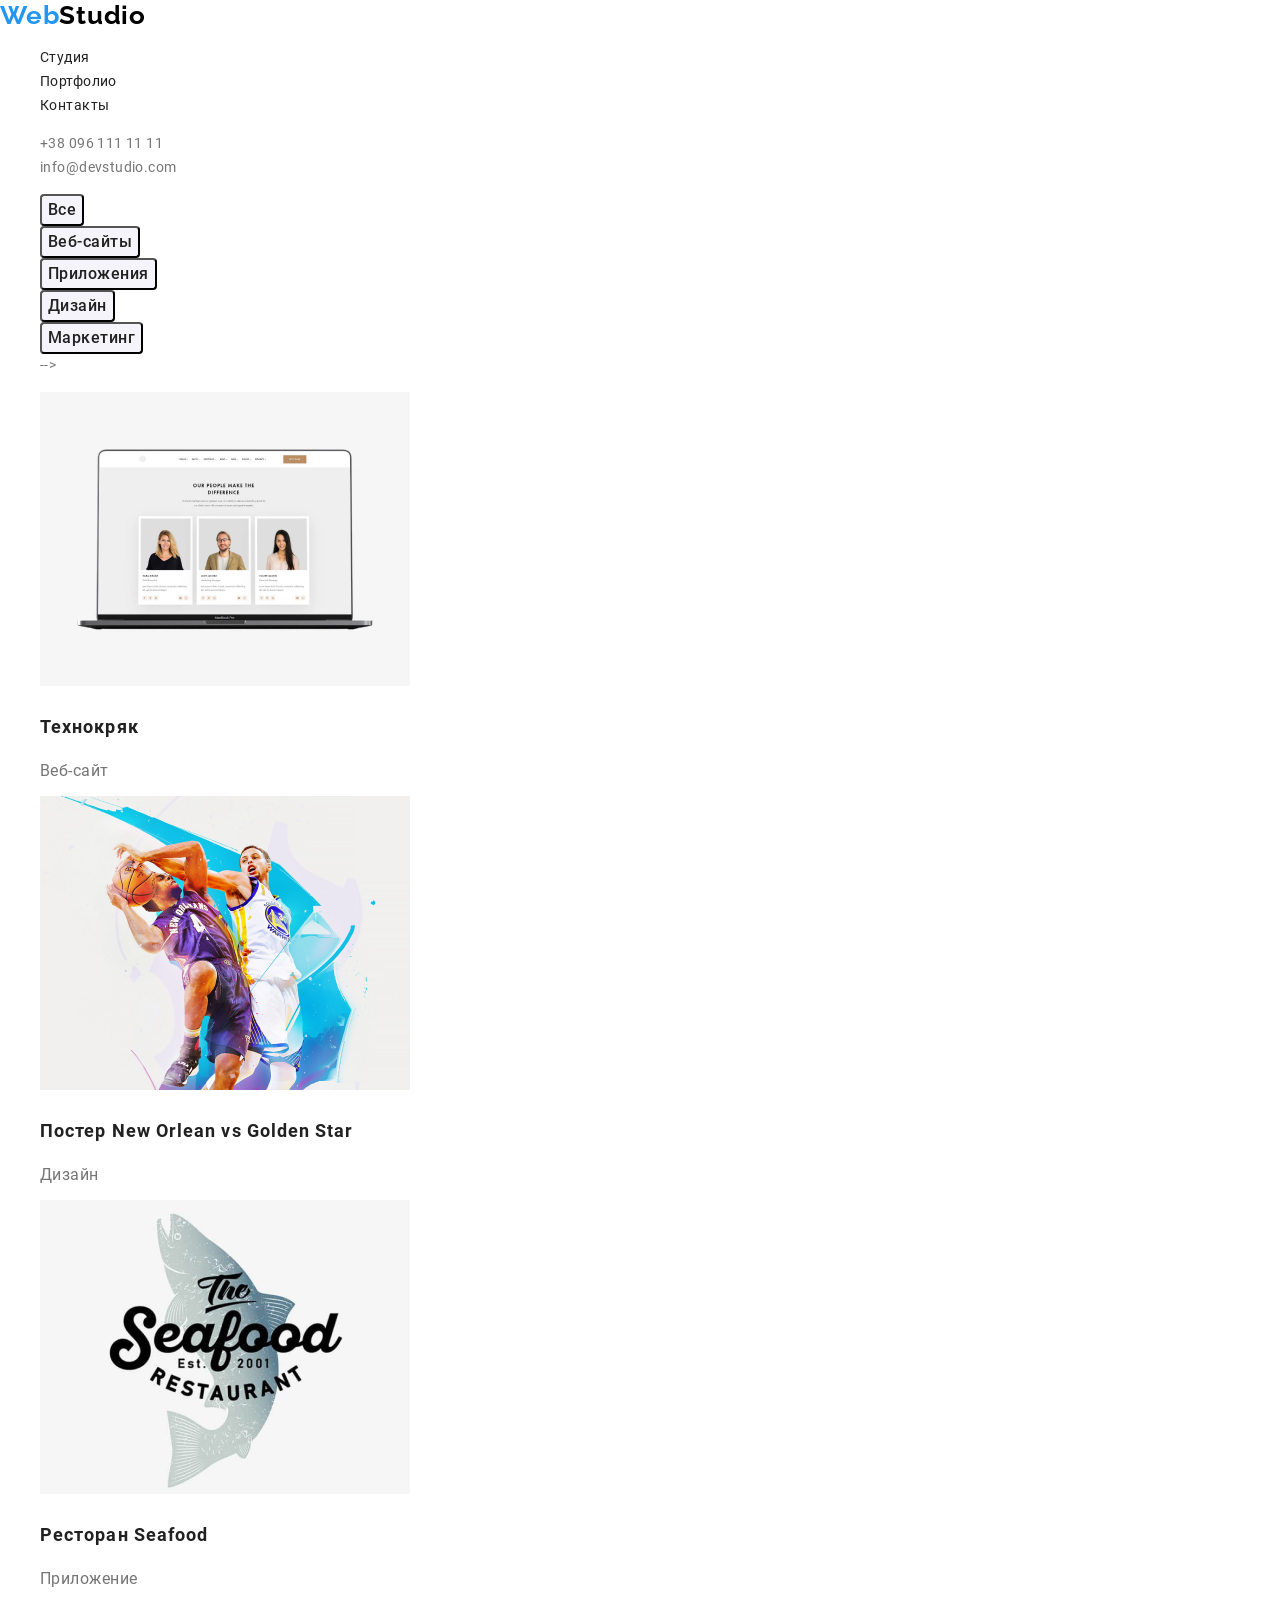
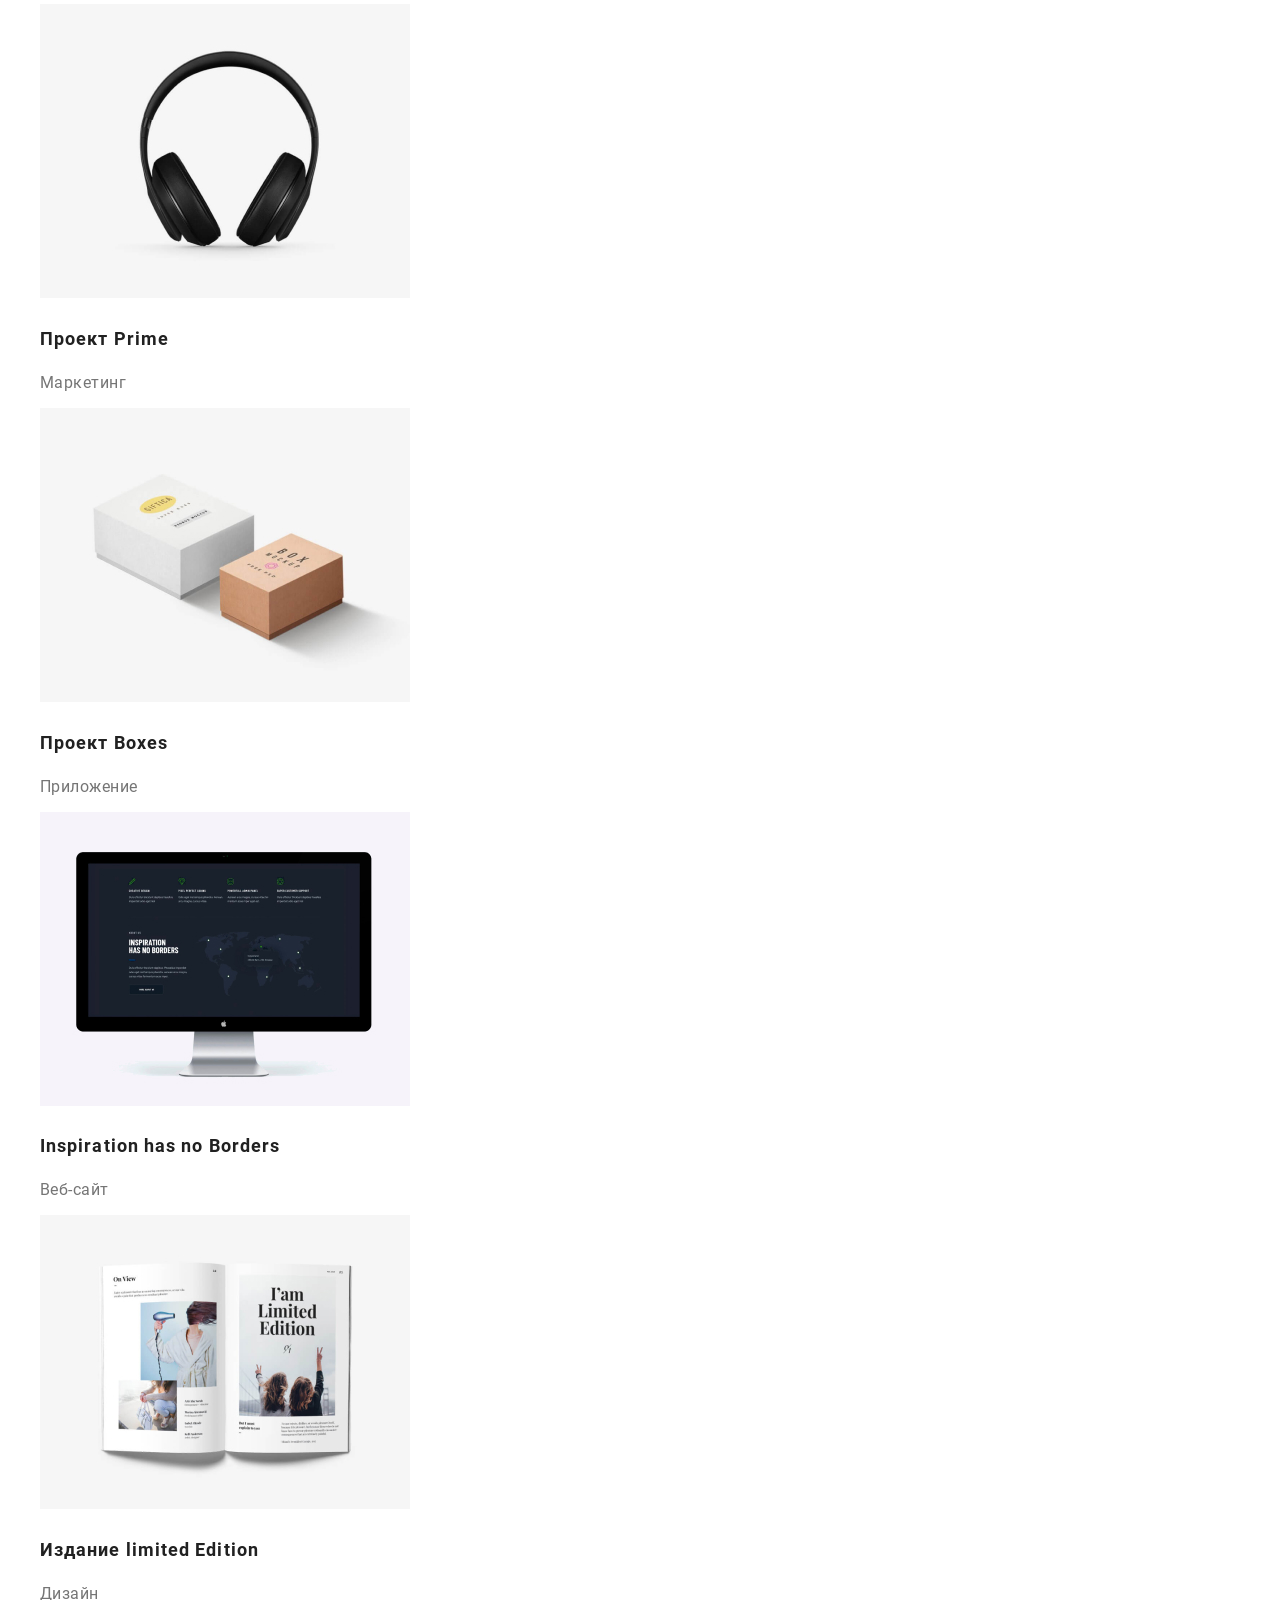
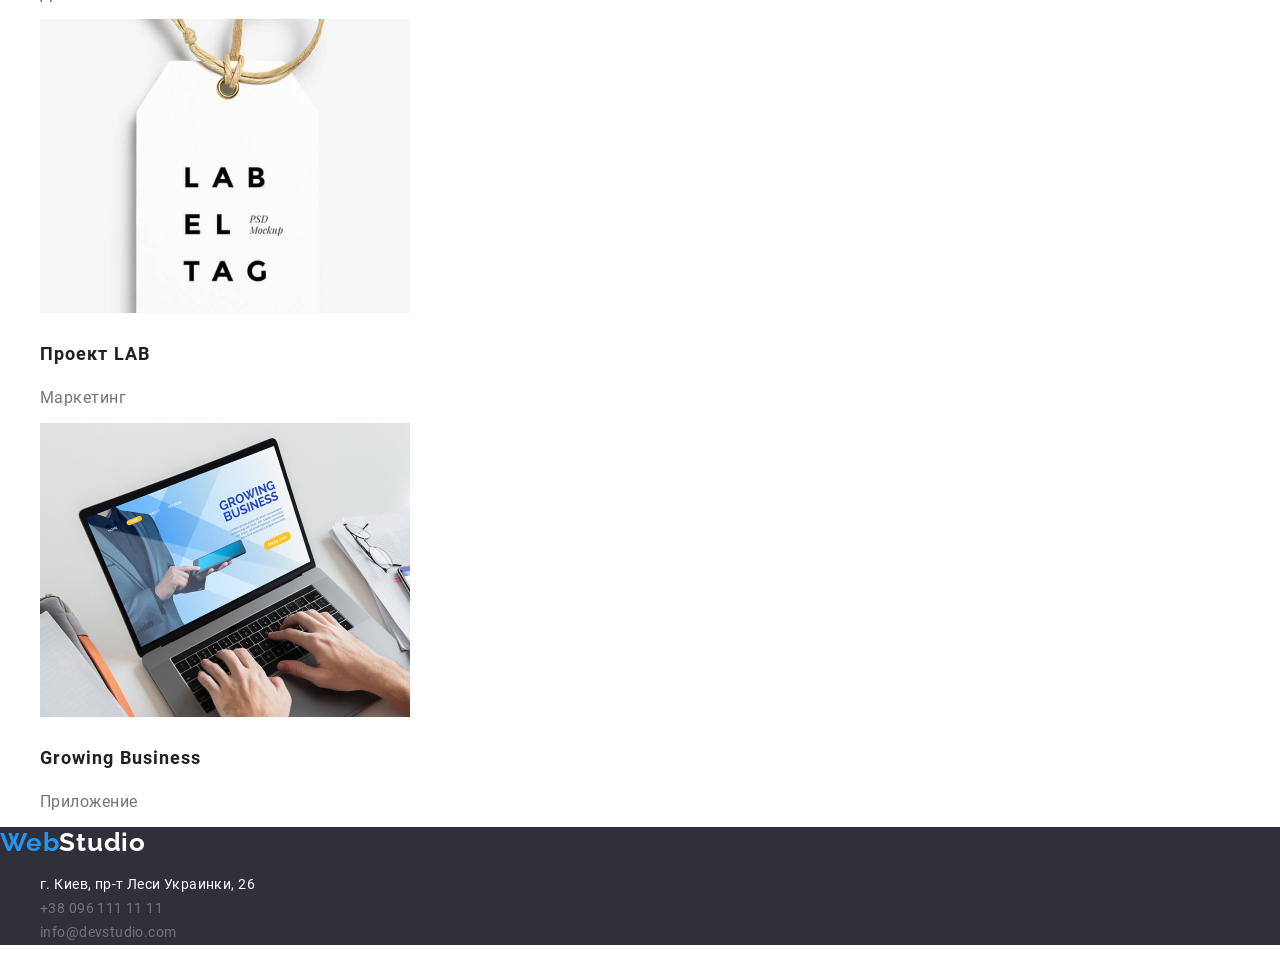
==== portfolio.html @ 6cedba2d "создан репозиторий скопированы файлы" ====
<!DOCTYPE html>
<html lang="ru">
<head>
    <meta charset="UTF-8">
    <meta name="viewport" content="width=device-width, initial-scale=1.0">
    <title>Портфолио</title>
    <link rel="stylesheet" href="./css/modern-normalize.css">
    <link href="https://fonts.googleapis.com/css2?family=Raleway:wght@700&display=swap" rel="stylesheet">
    <link rel="stylesheet" href="./css/styles.css">
</head>

<body>
<!-- шапка сайта -->

<header>
        <nav class="nav">
            <a href="./index.html" class="logo"> Web<span class="logo-studio">Studio</span></a>
        
            <ul class="list">
                <li><a href="./index.html" class="link">Студия</a></li>
                <li><a href="./portfolio.html" class="link">Портфолио</a></li>
                <li><a href="#contacts" class="link">Контакты</a></li>
            </ul>
        </nav>
        
        <ul class="list">
            <li><a href="tel:+380961111111" class="link">+38 096 111 11 11</a></li>
            <li><a href="mailto:info@devstudio.com" class="link">info@devstudio.com</a></li>
        </ul>
</header>

<main>
    <div class="filtr">
        <ul class="list">           
            <li><button class="btn-filtr" type="button">Все</button></li>
            <li><button class="btn-filtr" type="button">Веб-сайты</button></li>
            <li><button class="btn-filtr" type="button">Приложения</button></li>
            <li><button class="btn-filtr" type="button">Дизайн</button></li>
            <li><button class="btn-filtr" type="button">Маркетинг</button></li>-->
        </ul>
    </div>

    <section>
        <h1 hidden>Проекты</h1>
        <ul class="list">
            <li>
                <a href="" class="link">
                    <img src="./images/portfolio/tehnokrak.jpg" alt="Технокряк">
                    <h2 class="projects">Технокряк</h2>
                    <p class="team-position">Веб-сайт</p>
                </a>
                
            </li>
            <li>
                <a href="" class="link">
                    <img src="./images/portfolio/poster.jpg" alt="Постер">
                    <h2 class="projects">Постер New Orlean vs Golden Star</h2>
                    <p class="team-position">Дизайн</p>
                </a>
                
            </li>
            <li>
                <a href="" class="link">
                    <img src="./images/portfolio/restoran.jpg" alt="Ресторан">
                    <h2 class="projects">Ресторан Seafood</h2>
                    <p class="team-position">Приложение</p>
                </a>
               
            </li>
            <li>
                <a href="" class="link">
                    <img src="./images/portfolio/prime.jpg" alt="Проект Прайм">
                    <h2 class="projects">Проект Prime</h2>
                    <p class="team-position">Маркетинг</p>
                </a>
                
            </li>
            <li>
                <a href="" class="link">
                    <img src="./images/portfolio/boxes.jpg" alt="проект боксес">
                    <h2 class="projects">Проект Boxes</h2>
                    <p class="team-position">Приложение</p>
                </a>
                
            </li>
            <li>
                <a href="" class="link">
                    <img src="./images/portfolio/inspiration.jpg" alt="Инсперейшн">
                    <h2 class="projects">Inspiration has no Borders</h2>
                    <p class="team-position">Веб-сайт</p>
                </a>
                
            </li>
            <li>
                <a href="" class="link">
                    <img src="./images/portfolio/izdanie.jpg" alt="Издание">
                    <h2 class="projects">Издание limited Edition</h2>
                    <p class="team-position">Дизайн</p>
                </a>
               
            </li>
            <li>
                <a href="" class="link">
                    <img src="./images/portfolio/lab.jpg" alt="Проект Лаб">
                    <h2 class="projects">Проект LAB</h2>
                    <p class="team-position">Маркетинг</p>
                </a>
                
            </li>
            <li>
                <a href="" class="link">
                    <img src="./images/portfolio/business.jpg" alt="Растущий бизнес">
                    <h2 class="projects">Growing Business</h2>
                    <p class="team-position">Приложение</p>
                </a>
                
            </li>
        </ul>


    </section>
</main>

<!--подвал страницы-->
<footer class="dark-bg">
    <a href="./index.html" class="logo"> Web<span class="logofooter-studio">Studio</span></a>

    <address class="addres-style" id="contacts">
        <ul class="list">
            <li><a href="https://goo.gl/maps/w4ZzttCR3XMQxua66" class="link addres" target="_blank" rel="noopener noreferer">г. Киев, пр-т
                    Леси Украинки, 26</a></li>
            <li><a href="tel:+380961111111" class="link">+38 096 111 11 11</a></li>
            <li><a href="mailto:info@devstudio.com" class="link">info@devstudio.com</a></li>
        </ul>

    </address>
</footer>
</body>
</html>
---- css/styles.css ----
/* roboto-regular - latin_cyrillic */
@font-face {
  font-family: "Roboto";
  font-style: normal;
  font-weight: 400;
  src: url("../fonts/roboto/roboto-v20-latin_cyrillic-regular.eot"); /* IE9 Compat Modes */
  src: local("Roboto"), local("Roboto-Regular"),
    url("../fonts/roboto/roboto-v20-latin_cyrillic-regular.eot?#iefix")
      format("embedded-opentype"),
    /* IE6-IE8 */ url("../fonts/roboto/roboto-v20-latin_cyrillic-regular.woff2")
      format("woff2"),
    /* Super Modern Browsers */
      url("../fonts/roboto/roboto-v20-latin_cyrillic-regular.woff")
      format("woff"),
    /* Modern Browsers */
      url("../fonts/roboto/roboto-v20-latin_cyrillic-regular.ttf")
      format("truetype"),
    /* Safari, Android, iOS */
      url("../fonts/roboto/roboto-v20-latin_cyrillic-regular.svg#Roboto")
      format("svg"); /* Legacy iOS */
}
/* roboto-500 - latin_cyrillic */
@font-face {
  font-family: "Roboto";
  font-style: normal;
  font-weight: 500;
  src: url("../fonts/roboto/roboto-v20-latin_cyrillic-500.eot");
  src: local("Roboto Medium"), local("Roboto-Medium"),
    url("../fonts/roboto/roboto-v20-latin_cyrillic-500.eot?#iefix")
      format("embedded-opentype"),
    url("../fonts/roboto/roboto-v20-latin_cyrillic-500.woff2") format("woff2"),
    url("../fonts/roboto/roboto-v20-latin_cyrillic-500.woff") format("woff"),
    url("../fonts/roboto/roboto-v20-latin_cyrillic-500.ttf") format("truetype"),
    url("../fonts/roboto/roboto-v20-latin_cyrillic-500.svg#Roboto")
      format("svg");
}
/* roboto-700 - latin_cyrillic */
@font-face {
  font-family: "Roboto";
  font-style: normal;
  font-weight: 700;
  src: url("../fonts/roboto/roboto-v20-latin_cyrillic-700.eot"); /* IE9 Compat Modes */
  src: local("Roboto Bold"), local("Roboto-Bold"),
    url("../fonts/roboto/roboto-v20-latin_cyrillic-700.eot?#iefix")
      format("embedded-opentype"),
    /* IE6-IE8 */ url("../fonts/roboto/roboto-v20-latin_cyrillic-700.woff2")
      format("woff2"),
    /* Super Modern Browsers */
      url("../fonts/roboto/roboto-v20-latin_cyrillic-700.woff") format("woff"),
    /* Modern Browsers */
      url("../fonts/roboto/roboto-v20-latin_cyrillic-700.ttf")
      format("truetype"),
    /* Safari, Android, iOS */
      url("../fonts/roboto/roboto-v20-latin_cyrillic-700.svg#Roboto")
      format("svg"); /* Legacy iOS */
}
/* roboto-900 - latin_cyrillic */
@font-face {
  font-family: "Roboto";
  font-style: normal;
  font-weight: 900;
  src: url("../fonts/roboto/roboto-v20-latin_cyrillic-900.eot"); /* IE9 Compat Modes */
  src: local("Roboto Black"), local("Roboto-Black"),
    url("../fonts/roboto/roboto-v20-latin_cyrillic-900.eot?#iefix")
      format("embedded-opentype"),
    /* IE6-IE8 */ url("../fonts/roboto/roboto-v20-latin_cyrillic-900.woff2")
      format("woff2"),
    /* Super Modern Browsers */
      url("../fonts/roboto/roboto-v20-latin_cyrillic-900.woff") format("woff"),
    /* Modern Browsers */
      url("../fonts/roboto/roboto-v20-latin_cyrillic-900.ttf")
      format("truetype"),
    /* Safari, Android, iOS */
      url("../fonts/roboto/roboto-v20-latin_cyrillic-900.svg#Roboto")
      format("svg"); /* Legacy iOS */
}

:root {
  --main-text-cl: #757575;
  --accent-cl: #2196f3;
  --title-cl: #212121;
  --section-cl: #f5f4fa;
  --white-cl: #ffffff;
  --hero-cl: #2f303a;
  --footer-cl: #000000;
}

body {
  font-family: "Roboto", sans-serif;
  font-size: 14px;
  line-height: 1.714;
  letter-spacing: 0.03em;
  color: var(--main-text-cl);
}

.logo {
  font-family: Raleway;
  font-style: normal;
  font-weight: 700;
  font-size: 26px;
  line-height: 1.192;
  letter-spacing: 0.03em;
  color: var(--accent-cl);
  text-decoration: none;
}

.logo-studio {
  color: black;
}

.logofooter-studio {
  color: white;
}

.link {
  color: inherit;
  text-decoration: none;
}
.link:hover,
.link:focus {
  color: var(--accent-cl);
}

.section-title {
  font-family: inherit;
  font-weight: 700;
  font-size: 36px;
  line-height: 1.167;
  text-align: center;
  color: var(--title-cl);
}
.details-title {
  font-weight: 700;
  font-size: 14px;
  line-height: 1.1429;
  letter-spacing: 0.03em;
  text-transform: uppercase;
  color: var(--title-cl);
}

.page-title {
  font-family: inherit;
  font-weight: 900;
  font-size: 44px;
  line-height: 1.36;
  letter-spacing: 0.06em;
  text-transform: uppercase;
  color: var(--white-cl);
}

.btn {
  font-family: inherit;
  font-weight: 400;
  font-size: 16px;
  line-height: 1.875;
  letter-spacing: 0.06em;
  border-radius: 4px;
  box-shadow: 0px 4px 4px rgba(0, 0, 0, 0.15);
  color: var(--white-cl);
  background-color: var(--accent-cl);
}

.btn:hover,
.btn:focus {
  color: var(--accent-cl);
  background-color: var(--white-cl);
}

.btn-filtr {
  font-family: inherit;
  font-weight: 500;
  font-size: 16px;
  line-height: 1.625;
  letter-spacing: 0.03em;
  border-radius: 4px;
  color: var(--title-cl);
  background-color: var(--section-cl);
}

.btn-filtr:hover,
.btn-filtr:focus {
  color: var(--white-cl);
  background-color: var(--accent-cl);
}
.nav {
  color: var(--title-cl);
}
.manu-link {
  font-weight: 500;
  font-size: 14px;
  line-height: 1.143;
  letter-spacing: 0.02em;
  color: var(--title-cl);
}

.team {
  background-color: var(--section-cl);
}
.item-title {
  font-weight: 500;
  font-size: 16px;
  line-height: 1.1875;
  letter-spacing: 0.03em;
  color: var(--title-cl);
}

.team-position {
  font-weight: 400;
  font-size: 16px;
  line-height: 1.1875;
  letter-spacing: 0.03em;
  color: var(--main-text-cl);
}
.team-item {
  text-align: center;
}

.addres {
  color: var(--white-cl);
}
.addres-style {
  font-style: normal;
}
.dark-bg {
  background-color: var(--hero-cl);
}

.list {
  list-style: none;
}

.projects {
  font-weight: 700;
  font-size: 18px;
  line-height: 2;
  letter-spacing: 0.06em;
  color: var(--title-cl);
}
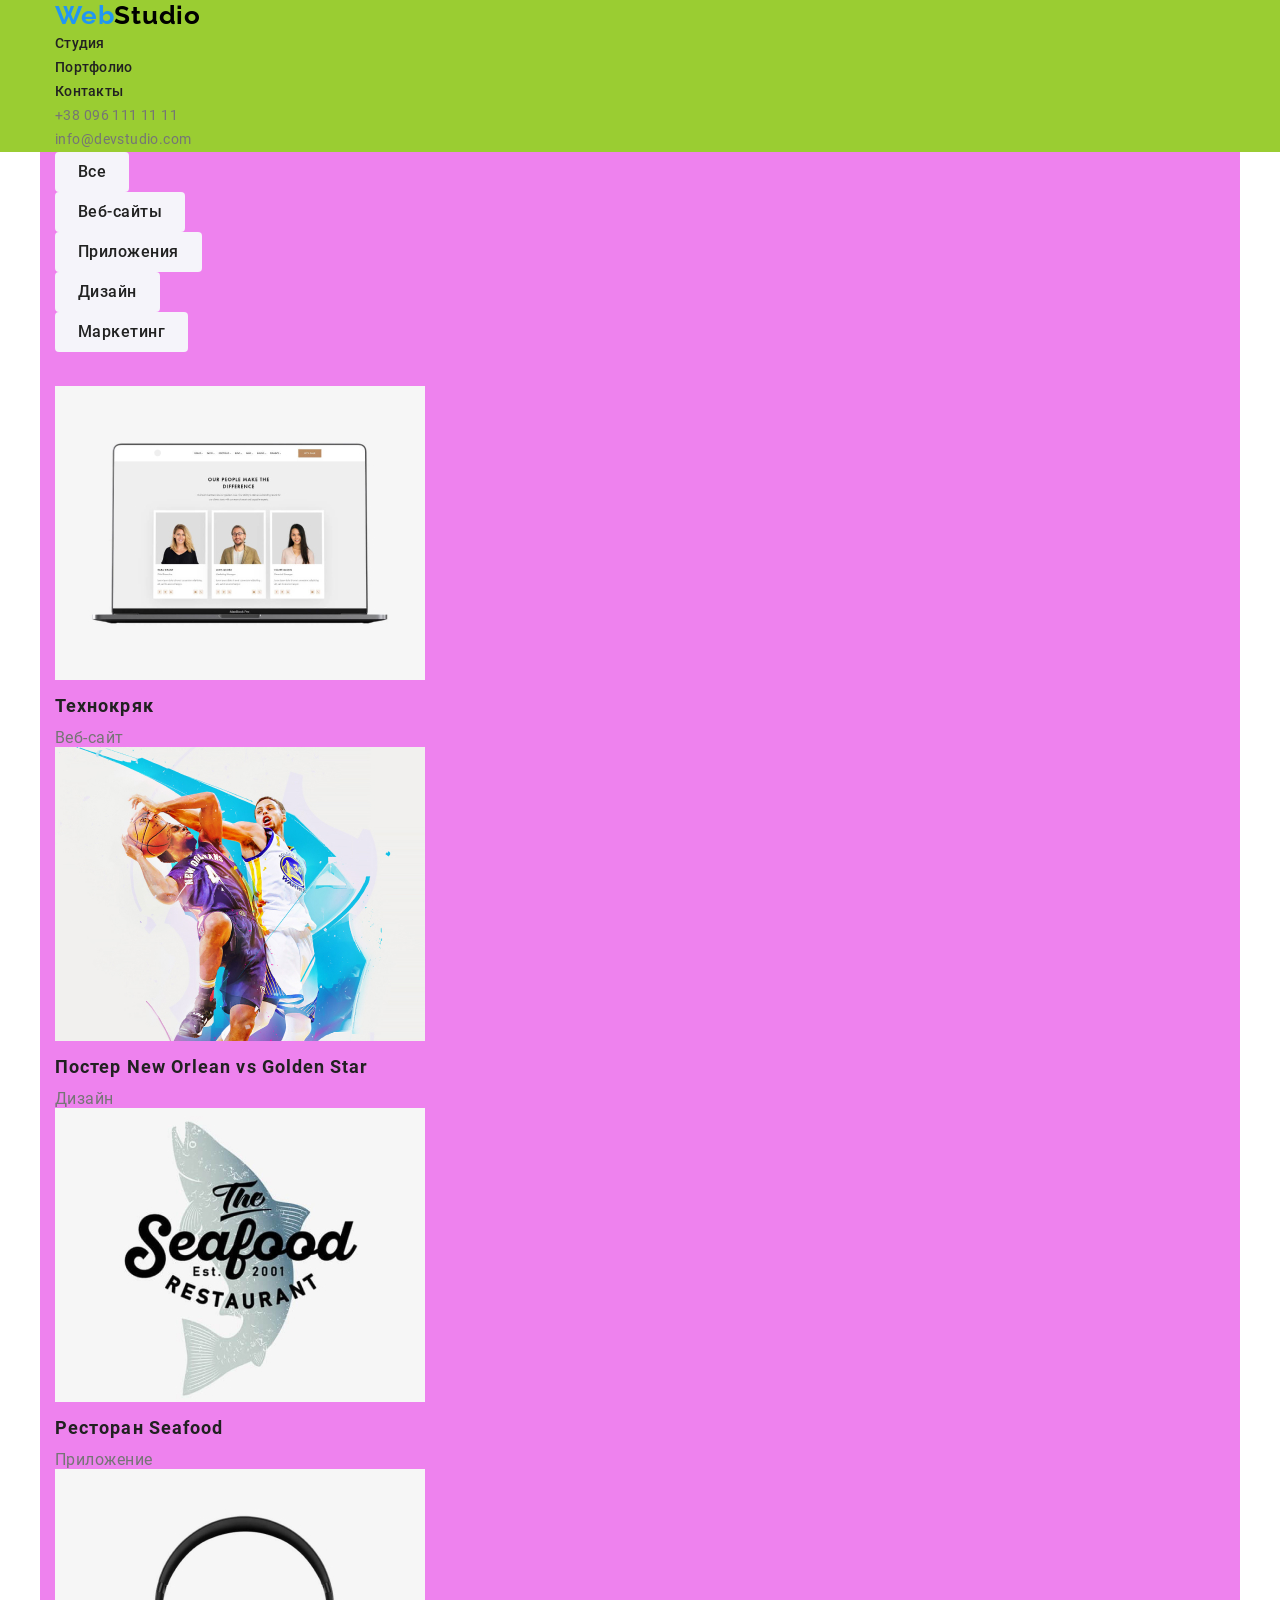
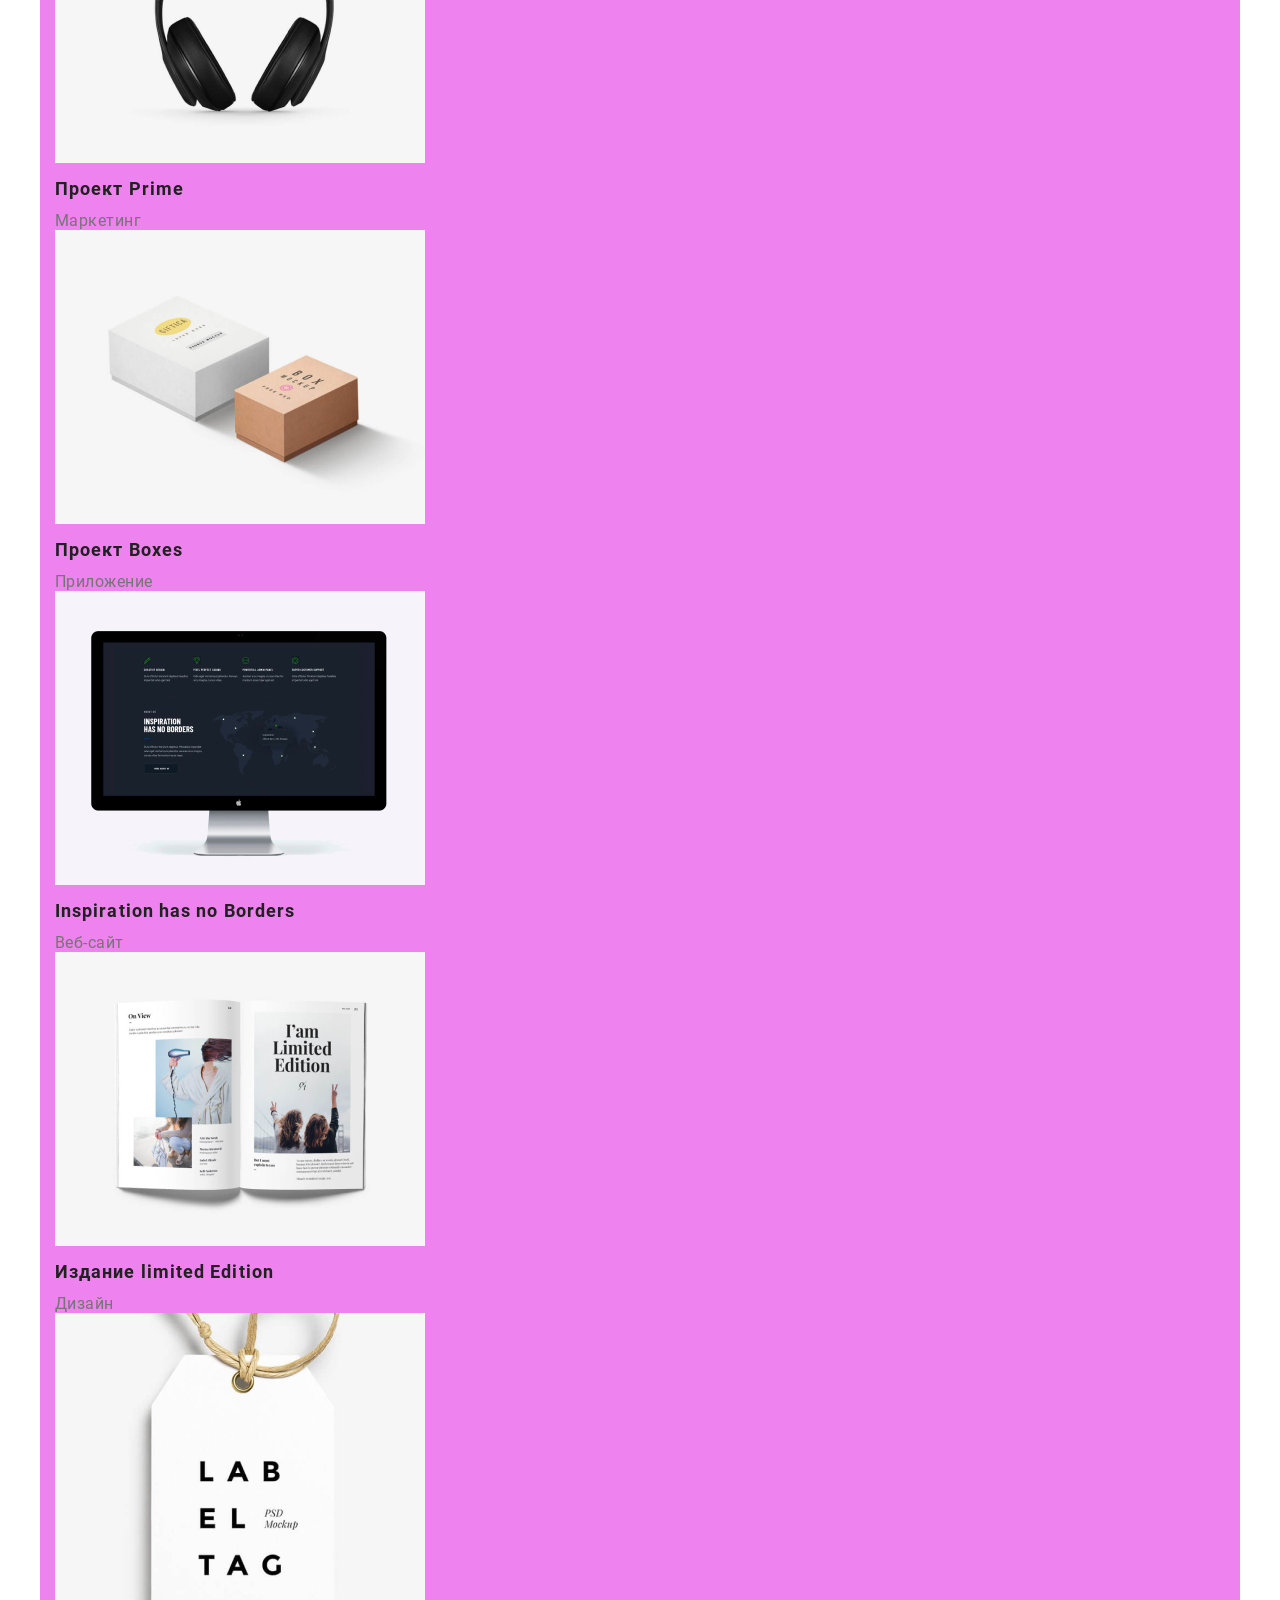
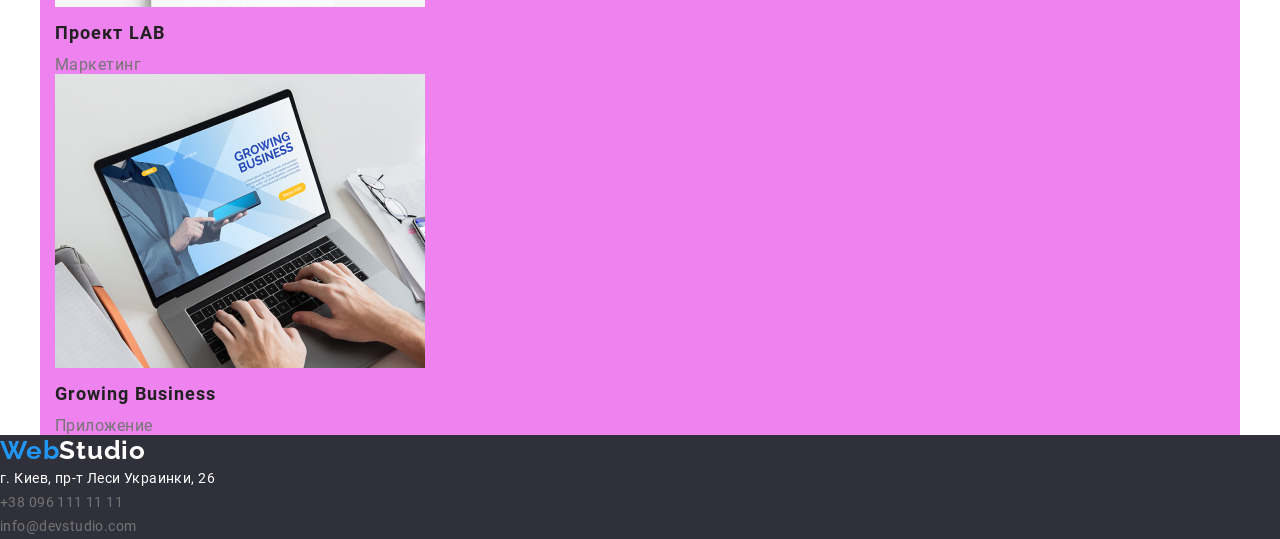
==== commit e744182c: "сделаны кнопки, размечены секции сделаны кнопки, размечены секции" ====
--- a/portfolio.html
+++ b/portfolio.html
@@ -4,39 +4,42 @@
     <meta charset="UTF-8">
     <meta name="viewport" content="width=device-width, initial-scale=1.0">
     <title>Портфолио</title>
-    <link rel="stylesheet" href="./css/modern-normalize.css">
     <link href="https://fonts.googleapis.com/css2?family=Raleway:wght@700&display=swap" rel="stylesheet">
+    <link rel="stylesheet" href="https://cdnjs.cloudflare.com/ajax/libs/modern-normalize/1.0.0/modern-normalize.min.css" />
     <link rel="stylesheet" href="./css/styles.css">
 </head>
 
 <body>
 <!-- шапка сайта -->
 
-<header>
-        <nav class="nav">
+<header class="page-header">
+    <div class="container">
+        <nav>
             <a href="./index.html" class="logo"> Web<span class="logo-studio">Studio</span></a>
         
             <ul class="list">
-                <li><a href="./index.html" class="link">Студия</a></li>
-                <li><a href="./portfolio.html" class="link">Портфолио</a></li>
-                <li><a href="#contacts" class="link">Контакты</a></li>
+                <li><a href="./index.html" class="link menu-link">Студия</a></li>
+                <li><a href="./portfolio.html" class="link menu-link">Портфолио</a></li>
+                <li><a href="#contacts" class="link menu-link">Контакты</a></li>
             </ul>
         </nav>
         
         <ul class="list">
             <li><a href="tel:+380961111111" class="link">+38 096 111 11 11</a></li>
             <li><a href="mailto:info@devstudio.com" class="link">info@devstudio.com</a></li>
-        </ul>
+        </ul>        
+    </div>
+        
 </header>
 
-<main>
+<main class="container-progect">
     <div class="filtr">
         <ul class="list">           
             <li><button class="btn-filtr" type="button">Все</button></li>
             <li><button class="btn-filtr" type="button">Веб-сайты</button></li>
             <li><button class="btn-filtr" type="button">Приложения</button></li>
             <li><button class="btn-filtr" type="button">Дизайн</button></li>
-            <li><button class="btn-filtr" type="button">Маркетинг</button></li>-->
+            <li><button class="btn-filtr" type="button">Маркетинг</button></li>
         </ul>
     </div>
 
--- a/css/styles.css
+++ b/css/styles.css
@@ -75,6 +75,58 @@
       format("svg"); /* Legacy iOS */
 }
 
+html {
+  box-sizing: border-box;
+}
+*,
+*::before,
+*::after {
+  box-sizing: inherit;
+}
+
+img {
+  display: inline-block;
+  max-width: 100%;
+  height: auto;
+}
+
+h1,
+h2,
+h3,
+p {
+  margin-top: 0;
+}
+
+.container {
+  width: 1200px;
+  padding-left: 15px;
+  padding-right: 15px;
+  margin-left: auto;
+  margin-right: auto;
+}
+
+.page-header {
+  background-color: yellowgreen;
+}
+.special {
+  padding-top: 47px;
+  padding-bottom: 94px;
+  background-color: violet;
+}
+
+.exerciser {
+  padding-bottom: 94px;
+  background-color: yellow;
+}
+.container-progect {
+  width: 1200px;
+  padding-left: 15px;
+  padding-right: 15px;
+  background-color: violet;
+  margin-left: auto;
+  margin-right: auto;
+}
+
 :root {
   --main-text-cl: #757575;
   --accent-cl: #2196f3;
@@ -91,6 +143,7 @@
   line-height: 1.714;
   letter-spacing: 0.03em;
   color: var(--main-text-cl);
+  margin: 0;
 }
 
 .logo {
@@ -121,24 +174,11 @@
   color: var(--accent-cl);
 }
 
-.section-title {
-  font-family: inherit;
-  font-weight: 700;
-  font-size: 36px;
-  line-height: 1.167;
-  text-align: center;
-  color: var(--title-cl);
-}
-.details-title {
-  font-weight: 700;
-  font-size: 14px;
-  line-height: 1.1429;
-  letter-spacing: 0.03em;
-  text-transform: uppercase;
-  color: var(--title-cl);
-}
-
-.page-title {
+.hero {
+  text-align: center;
+}
+
+.hero-title {
   font-family: inherit;
   font-weight: 900;
   font-size: 44px;
@@ -146,6 +186,7 @@
   letter-spacing: 0.06em;
   text-transform: uppercase;
   color: var(--white-cl);
+  margin-bottom: 30px;
 }
 
 .btn {
@@ -154,10 +195,15 @@
   font-size: 16px;
   line-height: 1.875;
   letter-spacing: 0.06em;
+  text-align: center;
   border-radius: 4px;
   box-shadow: 0px 4px 4px rgba(0, 0, 0, 0.15);
   color: var(--white-cl);
   background-color: var(--accent-cl);
+  padding: 10px 32px;
+  display: inline-block;
+  min-width: 200px;
+  border: 1px solid transparent;
 }
 
 .btn:hover,
@@ -166,15 +212,46 @@
   background-color: var(--white-cl);
 }
 
+.section-title {
+  font-family: inherit;
+  font-weight: 700;
+  font-size: 36px;
+  line-height: 1.167;
+  text-align: center;
+  color: var(--title-cl);
+  margin-bottom: 50px;
+}
+
+.details-title {
+  font-weight: 700;
+  font-size: 14px;
+  line-height: 1.1429;
+  letter-spacing: 0.03em;
+  text-transform: uppercase;
+  color: var(--title-cl);
+  margin-bottom: 10px;
+}
+
+.features-p {
+  margin-bottom: 0;
+}
+.filtr {
+  margin-bottom: 34px;
+}
 .btn-filtr {
   font-family: inherit;
   font-weight: 500;
   font-size: 16px;
   line-height: 1.625;
   letter-spacing: 0.03em;
+  color: var(--title-cl);
+  background-color: var(--section-cl);
+  display: inline-block;
+  text-align: center;
   border-radius: 4px;
-  color: var(--title-cl);
-  background-color: var(--section-cl);
+  padding: 6px 22px;
+  min-width: 73px;
+  border: 1px solid transparent;
 }
 
 .btn-filtr:hover,
@@ -182,10 +259,8 @@
   color: var(--white-cl);
   background-color: var(--accent-cl);
 }
-.nav {
-  color: var(--title-cl);
-}
-.manu-link {
+
+.menu-link {
   font-weight: 500;
   font-size: 14px;
   line-height: 1.143;
@@ -194,6 +269,8 @@
 }
 
 .team {
+  padding-top: 94px;
+  padding-bottom: 94px;
   background-color: var(--section-cl);
 }
 .item-title {
@@ -202,6 +279,7 @@
   line-height: 1.1875;
   letter-spacing: 0.03em;
   color: var(--title-cl);
+  margin-bottom: 10px;
 }
 
 .team-position {
@@ -210,6 +288,7 @@
   line-height: 1.1875;
   letter-spacing: 0.03em;
   color: var(--main-text-cl);
+  margin-bottom: 0;
 }
 .team-item {
   text-align: center;
@@ -227,6 +306,8 @@
 
 .list {
   list-style: none;
+  padding: 0;
+  margin: 0;
 }
 
 .projects {
@@ -235,4 +316,5 @@
   line-height: 2;
   letter-spacing: 0.06em;
   color: var(--title-cl);
-}
+  margin-bottom: 4px;
+}
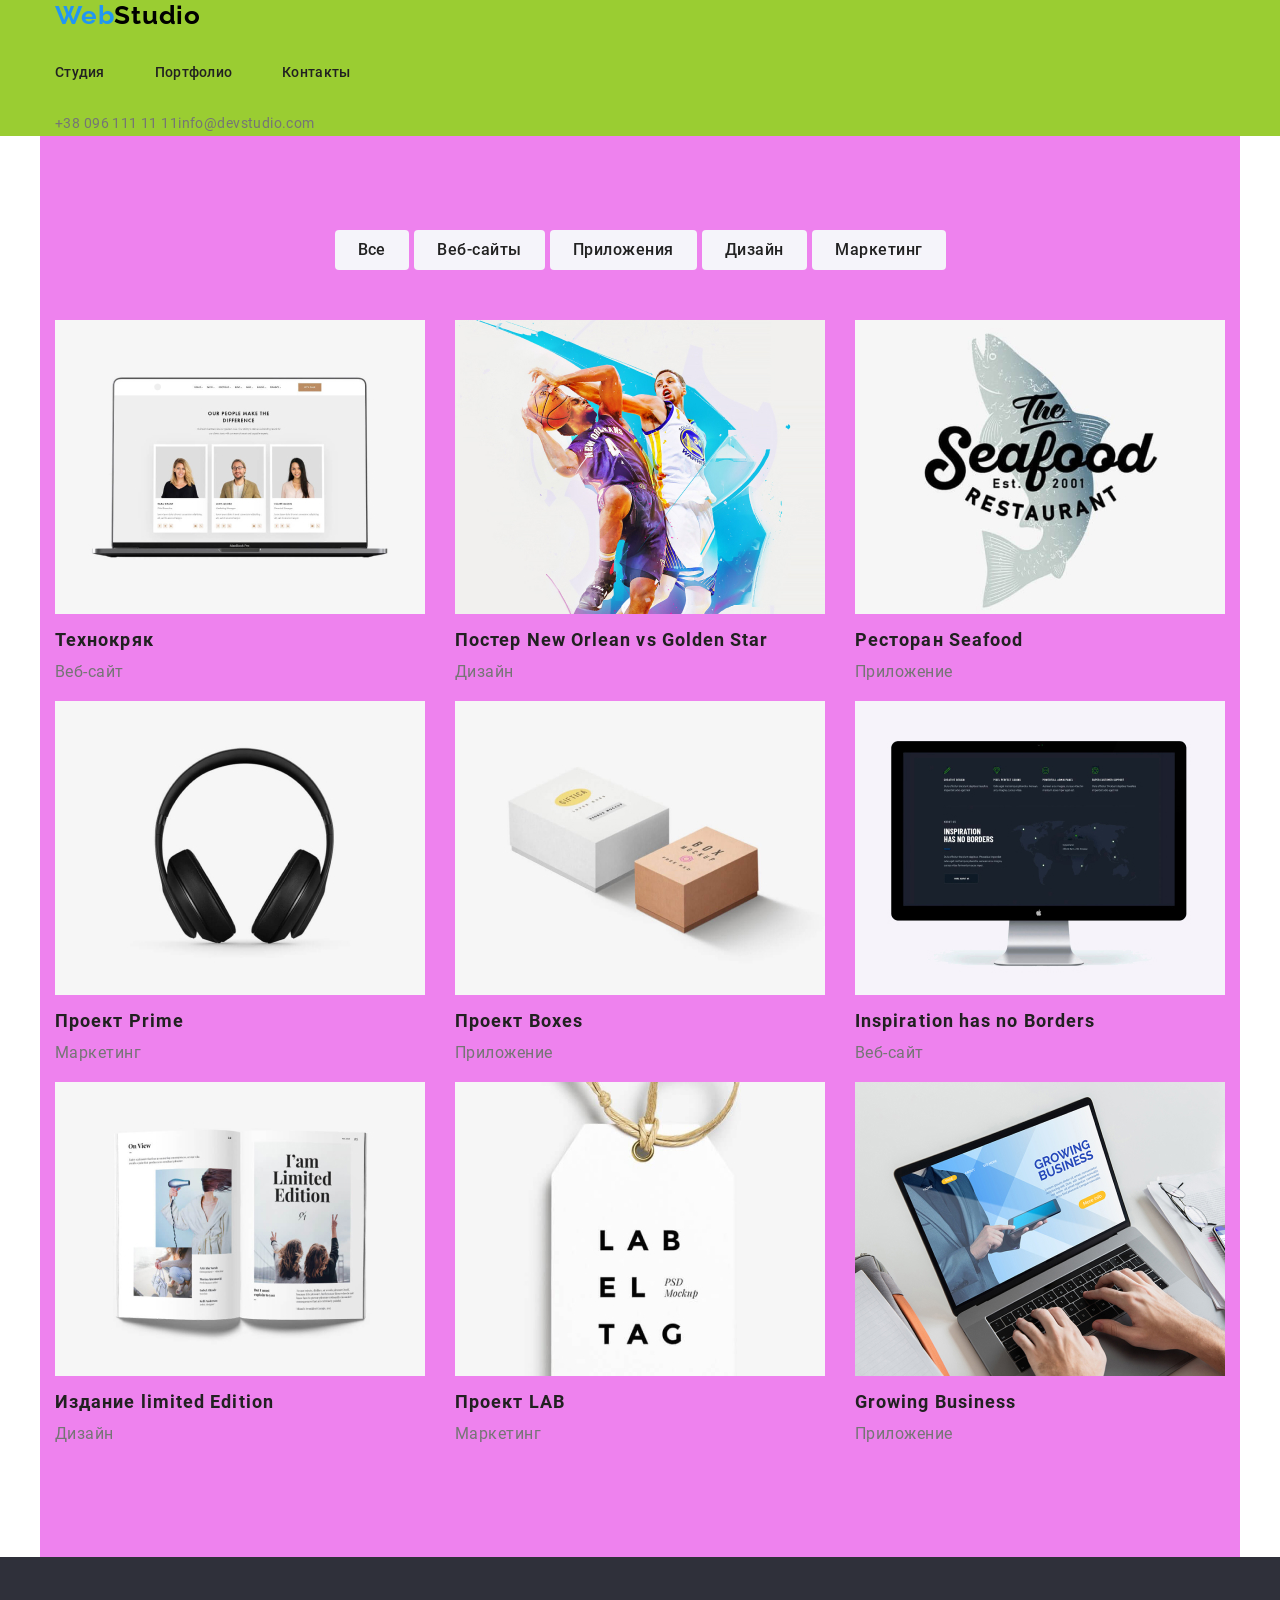
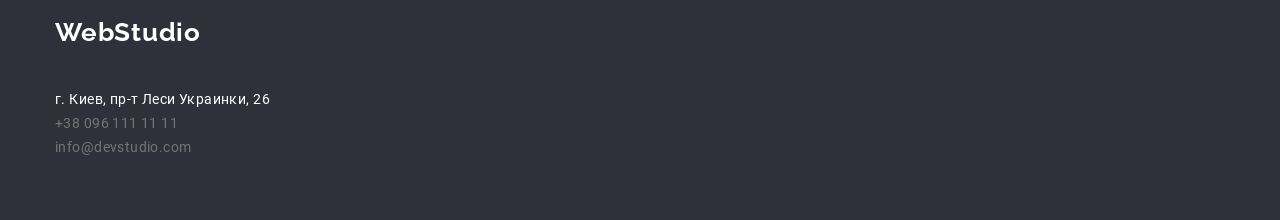
==== commit de98fe9e: "сделаны некоторые секции и блоки" ====
--- a/portfolio.html
+++ b/portfolio.html
@@ -17,14 +17,14 @@
         <nav>
             <a href="./index.html" class="logo"> Web<span class="logo-studio">Studio</span></a>
         
-            <ul class="list">
-                <li><a href="./index.html" class="link menu-link">Студия</a></li>
-                <li><a href="./portfolio.html" class="link menu-link">Портфолио</a></li>
-                <li><a href="#contacts" class="link menu-link">Контакты</a></li>
+            <ul class="list site-nav">
+                <li class="item"><a href="./index.html" class="link">Студия</a></li>
+                <li class="item"><a href="./portfolio.html" class="link">Портфолио</a></li>
+                <li class="item"><a href="#contacts" class="link">Контакты</a></li>
             </ul>
         </nav>
         
-        <ul class="list">
+        <ul class="list auth-nav">
             <li><a href="tel:+380961111111" class="link">+38 096 111 11 11</a></li>
             <li><a href="mailto:info@devstudio.com" class="link">info@devstudio.com</a></li>
         </ul>        
@@ -32,111 +32,117 @@
         
 </header>
 
-<main class="container-progect">
-    <div class="filtr">
-        <ul class="list">           
-            <li><button class="btn-filtr" type="button">Все</button></li>
-            <li><button class="btn-filtr" type="button">Веб-сайты</button></li>
-            <li><button class="btn-filtr" type="button">Приложения</button></li>
-            <li><button class="btn-filtr" type="button">Дизайн</button></li>
-            <li><button class="btn-filtr" type="button">Маркетинг</button></li>
-        </ul>
+<main>
+    <div class="progect-container">
+        <div class="filtr">
+            <ul class="list nav-progect">
+                <li><button class="btn-filtr" type="button">Все</button></li>
+                <li><button class="btn-filtr" type="button">Веб-сайты</button></li>
+                <li><button class="btn-filtr" type="button">Приложения</button></li>
+                <li><button class="btn-filtr" type="button">Дизайн</button></li>
+                <li><button class="btn-filtr" type="button">Маркетинг</button></li>
+            </ul>
+        </div>
+        
+        <section>
+            <h1 hidden>Проекты</h1>
+            <ul class="list progect-set">
+                <li>
+                    <a href="" class="link">
+                        <img src="./images/portfolio/tehnokrak.jpg" alt="Технокряк">
+                        <h2 class="projects">Технокряк</h2>
+                        <p class="team-position">Веб-сайт</p>
+                    </a>
+        
+                </li>
+                <li>
+                    <a href="" class="link">
+                        <img src="./images/portfolio/poster.jpg" alt="Постер">
+                        <h2 class="projects">Постер New Orlean vs Golden Star</h2>
+                        <p class="team-position">Дизайн</p>
+                    </a>
+        
+                </li>
+                <li>
+                    <a href="" class="link">
+                        <img src="./images/portfolio/restoran.jpg" alt="Ресторан">
+                        <h2 class="projects">Ресторан Seafood</h2>
+                        <p class="team-position">Приложение</p>
+                    </a>
+        
+                </li>
+                <li>
+                    <a href="" class="link">
+                        <img src="./images/portfolio/prime.jpg" alt="Проект Прайм">
+                        <h2 class="projects">Проект Prime</h2>
+                        <p class="team-position">Маркетинг</p>
+                    </a>
+        
+                </li>
+                <li>
+                    <a href="" class="link">
+                        <img src="./images/portfolio/boxes.jpg" alt="проект боксес">
+                        <h2 class="projects">Проект Boxes</h2>
+                        <p class="team-position">Приложение</p>
+                    </a>
+        
+                </li>
+                <li>
+                    <a href="" class="link">
+                        <img src="./images/portfolio/inspiration.jpg" alt="Инсперейшн">
+                        <h2 class="projects">Inspiration has no Borders</h2>
+                        <p class="team-position">Веб-сайт</p>
+                    </a>
+        
+                </li>
+                <li>
+                    <a href="" class="link">
+                        <img src="./images/portfolio/izdanie.jpg" alt="Издание">
+                        <h2 class="projects">Издание limited Edition</h2>
+                        <p class="team-position">Дизайн</p>
+                    </a>
+        
+                </li>
+                <li>
+                    <a href="" class="link">
+                        <img src="./images/portfolio/lab.jpg" alt="Проект Лаб">
+                        <h2 class="projects">Проект LAB</h2>
+                        <p class="team-position">Маркетинг</p>
+                    </a>
+        
+                </li>
+                <li>
+                    <a href="" class="link">
+                        <img src="./images/portfolio/business.jpg" alt="Растущий бизнес">
+                        <h2 class="projects">Growing Business</h2>
+                        <p class="team-position">Приложение</p>
+                    </a>
+        
+                </li>
+            </ul>
+        
+        
+        </section>
+
     </div>
-
-    <section>
-        <h1 hidden>Проекты</h1>
-        <ul class="list">
-            <li>
-                <a href="" class="link">
-                    <img src="./images/portfolio/tehnokrak.jpg" alt="Технокряк">
-                    <h2 class="projects">Технокряк</h2>
-                    <p class="team-position">Веб-сайт</p>
-                </a>
-                
-            </li>
-            <li>
-                <a href="" class="link">
-                    <img src="./images/portfolio/poster.jpg" alt="Постер">
-                    <h2 class="projects">Постер New Orlean vs Golden Star</h2>
-                    <p class="team-position">Дизайн</p>
-                </a>
-                
-            </li>
-            <li>
-                <a href="" class="link">
-                    <img src="./images/portfolio/restoran.jpg" alt="Ресторан">
-                    <h2 class="projects">Ресторан Seafood</h2>
-                    <p class="team-position">Приложение</p>
-                </a>
-               
-            </li>
-            <li>
-                <a href="" class="link">
-                    <img src="./images/portfolio/prime.jpg" alt="Проект Прайм">
-                    <h2 class="projects">Проект Prime</h2>
-                    <p class="team-position">Маркетинг</p>
-                </a>
-                
-            </li>
-            <li>
-                <a href="" class="link">
-                    <img src="./images/portfolio/boxes.jpg" alt="проект боксес">
-                    <h2 class="projects">Проект Boxes</h2>
-                    <p class="team-position">Приложение</p>
-                </a>
-                
-            </li>
-            <li>
-                <a href="" class="link">
-                    <img src="./images/portfolio/inspiration.jpg" alt="Инсперейшн">
-                    <h2 class="projects">Inspiration has no Borders</h2>
-                    <p class="team-position">Веб-сайт</p>
-                </a>
-                
-            </li>
-            <li>
-                <a href="" class="link">
-                    <img src="./images/portfolio/izdanie.jpg" alt="Издание">
-                    <h2 class="projects">Издание limited Edition</h2>
-                    <p class="team-position">Дизайн</p>
-                </a>
-               
-            </li>
-            <li>
-                <a href="" class="link">
-                    <img src="./images/portfolio/lab.jpg" alt="Проект Лаб">
-                    <h2 class="projects">Проект LAB</h2>
-                    <p class="team-position">Маркетинг</p>
-                </a>
-                
-            </li>
-            <li>
-                <a href="" class="link">
-                    <img src="./images/portfolio/business.jpg" alt="Растущий бизнес">
-                    <h2 class="projects">Growing Business</h2>
-                    <p class="team-position">Приложение</p>
-                </a>
-                
-            </li>
-        </ul>
-
-
-    </section>
+    
 </main>
 
 <!--подвал страницы-->
-<footer class="dark-bg">
-    <a href="./index.html" class="logo"> Web<span class="logofooter-studio">Studio</span></a>
+<footer class="dark-bg footer">
+    <div class="container">
+        <a href="./index.html" class="logo logofooter-studio"> Web<span class="logofooter-studio">Studio</span></a>
+        <address id="contacts">
+            <ul class="list addres">
+                <li><a href="https://goo.gl/maps/w4ZzttCR3XMQxua66" class="link addres-style" target="_blank"
+                        rel="noopener noreferer">г.
+                        Киев, пр-т Леси Украинки, 26</a></li>
+                <li><a href="tel:+380961111111" class="link">+38 096 111 11 11</a></li>
+                <li><a href="mailto:info@devstudio.com" class="link">info@devstudio.com</a></li>
+            </ul>
+        </address>
+    </div>
+</footer>
 
-    <address class="addres-style" id="contacts">
-        <ul class="list">
-            <li><a href="https://goo.gl/maps/w4ZzttCR3XMQxua66" class="link addres" target="_blank" rel="noopener noreferer">г. Киев, пр-т
-                    Леси Украинки, 26</a></li>
-            <li><a href="tel:+380961111111" class="link">+38 096 111 11 11</a></li>
-            <li><a href="mailto:info@devstudio.com" class="link">info@devstudio.com</a></li>
-        </ul>
-
-    </address>
-</footer>
 </body>
 </html>
--- a/css/styles.css
+++ b/css/styles.css
@@ -75,58 +75,6 @@
       format("svg"); /* Legacy iOS */
 }
 
-html {
-  box-sizing: border-box;
-}
-*,
-*::before,
-*::after {
-  box-sizing: inherit;
-}
-
-img {
-  display: inline-block;
-  max-width: 100%;
-  height: auto;
-}
-
-h1,
-h2,
-h3,
-p {
-  margin-top: 0;
-}
-
-.container {
-  width: 1200px;
-  padding-left: 15px;
-  padding-right: 15px;
-  margin-left: auto;
-  margin-right: auto;
-}
-
-.page-header {
-  background-color: yellowgreen;
-}
-.special {
-  padding-top: 47px;
-  padding-bottom: 94px;
-  background-color: violet;
-}
-
-.exerciser {
-  padding-bottom: 94px;
-  background-color: yellow;
-}
-.container-progect {
-  width: 1200px;
-  padding-left: 15px;
-  padding-right: 15px;
-  background-color: violet;
-  margin-left: auto;
-  margin-right: auto;
-}
-
 :root {
   --main-text-cl: #757575;
   --accent-cl: #2196f3;
@@ -137,6 +85,10 @@
   --footer-cl: #000000;
 }
 
+html {
+  box-sizing: border-box;
+}
+
 body {
   font-family: "Roboto", sans-serif;
   font-size: 14px;
@@ -146,6 +98,107 @@
   margin: 0;
 }
 
+h1,
+h2,
+h3,
+p {
+  margin-top: 0;
+}
+
+img {
+  display: inline-block;
+  max-width: 100%;
+  height: auto;
+}
+
+*,
+*::before,
+*::after {
+  box-sizing: inherit;
+}
+
+.container {
+  width: 1200px;
+  padding-left: 15px;
+  padding-right: 15px;
+  margin-left: auto;
+  margin-right: auto;
+}
+
+.page-header {
+  background-color: yellowgreen;
+}
+.site-nav {
+  display: flex;
+  /* width: 294px;
+  justify-content: space-between; Задать вопрос в табличку*/
+}
+.site-nav .item:not(:last-child) {
+  margin-right: 50px;
+}
+.site-nav .link {
+  display: block;
+  padding-top: 32px;
+  padding-bottom: 32px;
+
+  color: var(--title-cl);
+  font-weight: 500;
+  font-size: 14px;
+  line-height: 1.143;
+  letter-spacing: 0.02em;
+}
+.auth-nav {
+  display: flex;
+}
+.auth-nav .item:not(:last-child) {
+  margin-right: 50px;
+}
+.nav-progect {
+  display: flex;
+  justify-content: space-between;
+  width: 611px;
+}
+.progect-set {
+  display: flex;
+  flex-wrap: wrap;
+  justify-content: space-between;
+}
+.features {
+  display: flex;
+  justify-content: space-between;
+}
+.features-box {
+  width: 270px;
+  padding-right: ;
+}
+.features-p {
+  margin-bottom: 0;
+}
+.team-display {
+  display: flex;
+  justify-content: space-between;
+}
+.special {
+  padding-top: 47px;
+  padding-bottom: 94px;
+  background-color: violet;
+}
+
+.exerciser {
+  padding-bottom: 94px;
+  background-color: yellow;
+}
+.progect-container {
+  width: 1200px;
+  padding-left: 15px;
+  padding-right: 15px;
+  padding-top: 94px;
+  padding-bottom: 94px;
+  margin-left: auto;
+  margin-right: auto;
+  background-color: violet;
+}
+
 .logo {
   font-family: Raleway;
   font-style: normal;
@@ -163,6 +216,8 @@
 
 .logofooter-studio {
   color: white;
+  margin-bottom: 20px;
+  display: inline-block;
 }
 
 .link {
@@ -188,7 +243,11 @@
   color: var(--white-cl);
   margin-bottom: 30px;
 }
-
+.hero-content {
+  max-width: 696px;
+  margin-left: auto;
+  margin-right: auto;
+}
 .btn {
   font-family: inherit;
   font-weight: 400;
@@ -232,10 +291,9 @@
   margin-bottom: 10px;
 }
 
-.features-p {
-  margin-bottom: 0;
-}
 .filtr {
+  display: flex;
+  justify-content: center;
   margin-bottom: 34px;
 }
 .btn-filtr {
@@ -252,6 +310,7 @@
   padding: 6px 22px;
   min-width: 73px;
   border: 1px solid transparent;
+  margin-bottom: 16px;
 }
 
 .btn-filtr:hover,
@@ -261,11 +320,6 @@
 }
 
 .menu-link {
-  font-weight: 500;
-  font-size: 14px;
-  line-height: 1.143;
-  letter-spacing: 0.02em;
-  color: var(--title-cl);
 }
 
 .team {
@@ -288,18 +342,24 @@
   line-height: 1.1875;
   letter-spacing: 0.03em;
   color: var(--main-text-cl);
-  margin-bottom: 0;
+  margin-bottom: 20px;
 }
 .team-item {
   text-align: center;
 }
 
 .addres {
+  font-style: normal;
+}
+
+.addres-style {
   color: var(--white-cl);
 }
-.addres-style {
-  font-style: normal;
-}
+/*
+.addres:not(:last-child) {
+  margin-bottom: 6px;
+}
+*/
 .dark-bg {
   background-color: var(--hero-cl);
 }
@@ -310,6 +370,11 @@
   margin: 0;
 }
 
+.footer {
+  padding-top: 60px;
+  padding-bottom: 60px;
+}
+
 .projects {
   font-weight: 700;
   font-size: 18px;
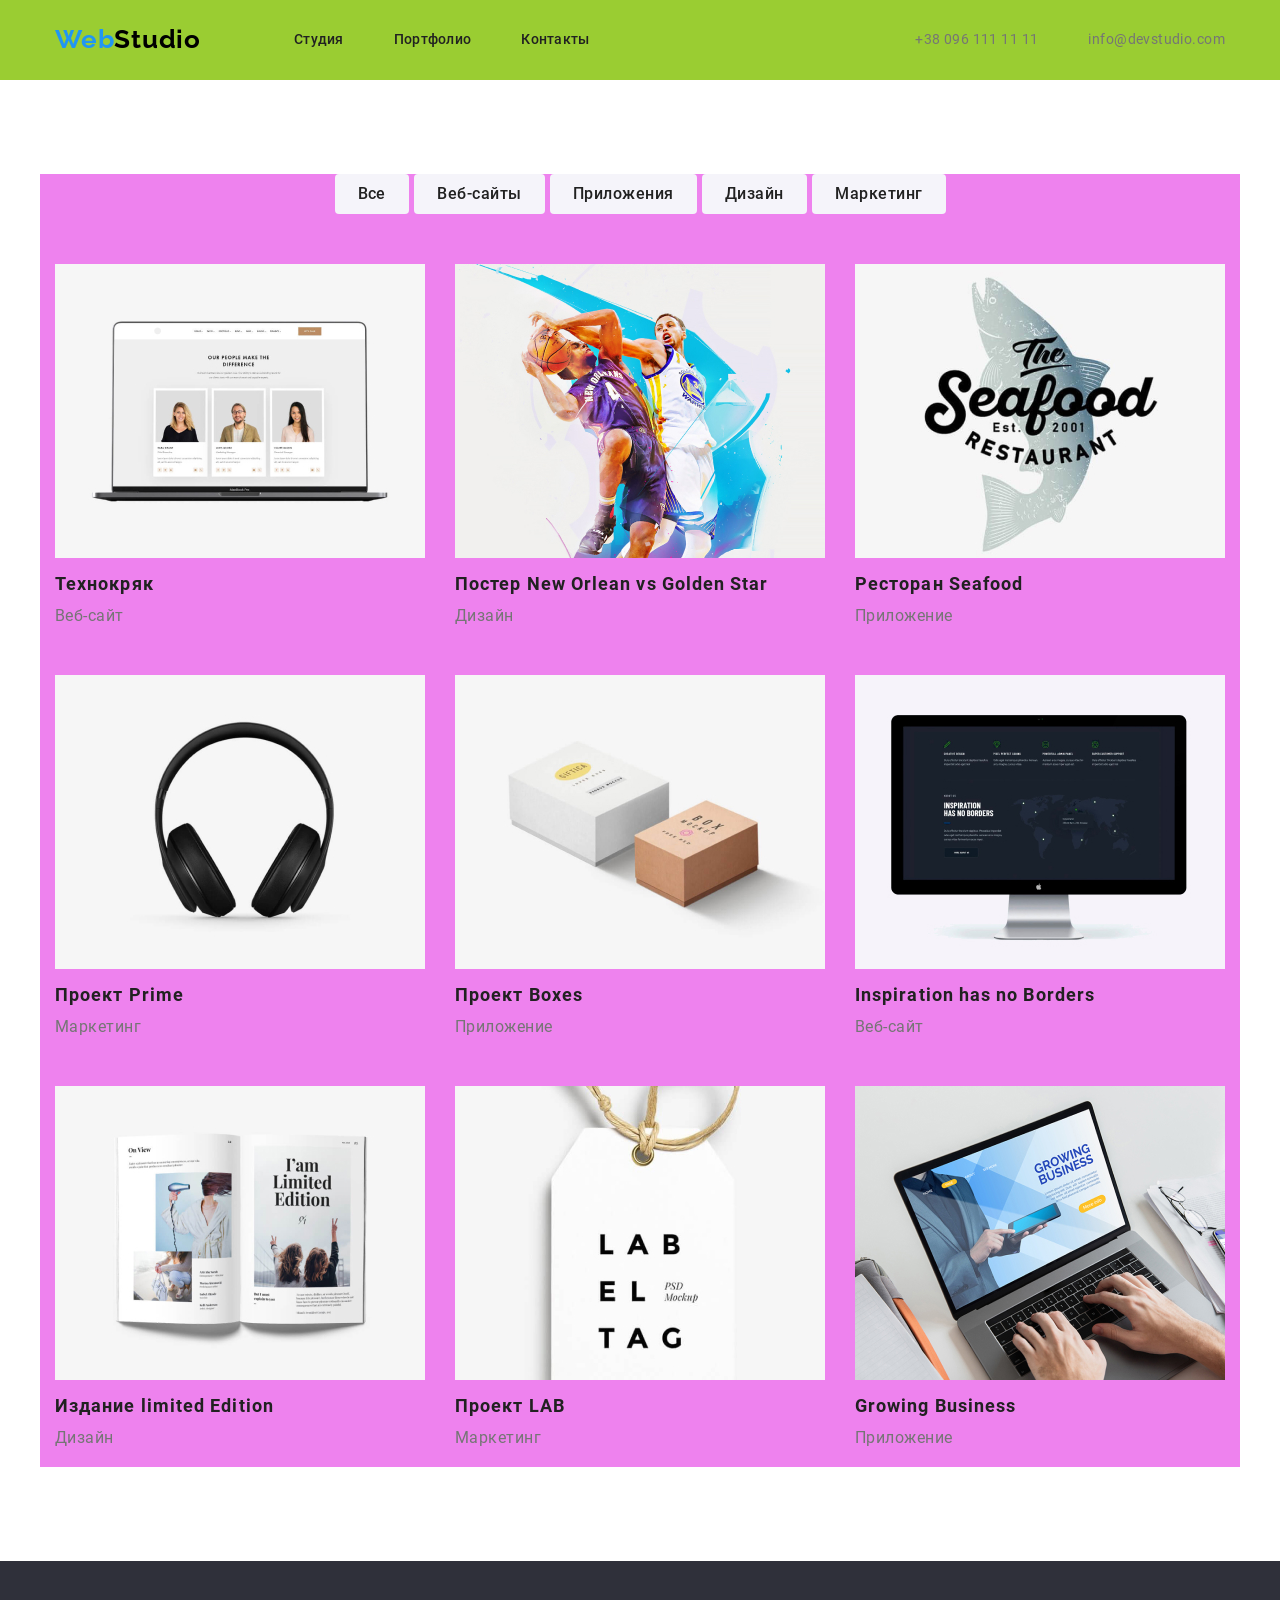
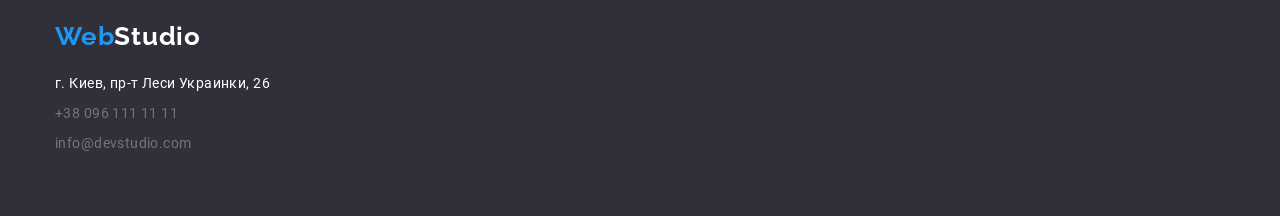
==== commit fe11655f: "сдеана разметка, сетка сдеана разметка, сетка с применением формул calc, секции залиты цветом." ====
--- a/portfolio.html
+++ b/portfolio.html
@@ -13,8 +13,8 @@
 <!-- шапка сайта -->
 
 <header class="page-header">
-    <div class="container">
-        <nav>
+    <div class="container header-container">
+        <nav class="navigation">
             <a href="./index.html" class="logo"> Web<span class="logo-studio">Studio</span></a>
         
             <ul class="list site-nav">
@@ -25,8 +25,8 @@
         </nav>
         
         <ul class="list auth-nav">
-            <li><a href="tel:+380961111111" class="link">+38 096 111 11 11</a></li>
-            <li><a href="mailto:info@devstudio.com" class="link">info@devstudio.com</a></li>
+            <li class="item"><a href="tel:+380961111111" class="link">+38 096 111 11 11</a></li>
+            <li class="item"><a href="mailto:info@devstudio.com" class="link">info@devstudio.com</a></li>
         </ul>        
     </div>
         
@@ -47,7 +47,7 @@
         <section>
             <h1 hidden>Проекты</h1>
             <ul class="list progect-set">
-                <li>
+                <li class="progect-item">
                     <a href="" class="link">
                         <img src="./images/portfolio/tehnokrak.jpg" alt="Технокряк">
                         <h2 class="projects">Технокряк</h2>
@@ -55,7 +55,7 @@
                     </a>
         
                 </li>
-                <li>
+                <li class="progect-item">
                     <a href="" class="link">
                         <img src="./images/portfolio/poster.jpg" alt="Постер">
                         <h2 class="projects">Постер New Orlean vs Golden Star</h2>
@@ -63,7 +63,7 @@
                     </a>
         
                 </li>
-                <li>
+                <li class="progect-item">
                     <a href="" class="link">
                         <img src="./images/portfolio/restoran.jpg" alt="Ресторан">
                         <h2 class="projects">Ресторан Seafood</h2>
@@ -71,7 +71,7 @@
                     </a>
         
                 </li>
-                <li>
+                <li class="progect-item">
                     <a href="" class="link">
                         <img src="./images/portfolio/prime.jpg" alt="Проект Прайм">
                         <h2 class="projects">Проект Prime</h2>
@@ -79,7 +79,7 @@
                     </a>
         
                 </li>
-                <li>
+                <li class="progect-item">
                     <a href="" class="link">
                         <img src="./images/portfolio/boxes.jpg" alt="проект боксес">
                         <h2 class="projects">Проект Boxes</h2>
@@ -87,7 +87,7 @@
                     </a>
         
                 </li>
-                <li>
+                <li class="progect-item">
                     <a href="" class="link">
                         <img src="./images/portfolio/inspiration.jpg" alt="Инсперейшн">
                         <h2 class="projects">Inspiration has no Borders</h2>
@@ -95,7 +95,7 @@
                     </a>
         
                 </li>
-                <li>
+                <li class="progect-item">
                     <a href="" class="link">
                         <img src="./images/portfolio/izdanie.jpg" alt="Издание">
                         <h2 class="projects">Издание limited Edition</h2>
@@ -103,7 +103,7 @@
                     </a>
         
                 </li>
-                <li>
+                <li class="progect-item">
                     <a href="" class="link">
                         <img src="./images/portfolio/lab.jpg" alt="Проект Лаб">
                         <h2 class="projects">Проект LAB</h2>
@@ -111,7 +111,7 @@
                     </a>
         
                 </li>
-                <li>
+                <li class="progect-item">
                     <a href="" class="link">
                         <img src="./images/portfolio/business.jpg" alt="Растущий бизнес">
                         <h2 class="projects">Growing Business</h2>
@@ -131,14 +131,14 @@
 <!--подвал страницы-->
 <footer class="dark-bg footer">
     <div class="container">
-        <a href="./index.html" class="logo logofooter-studio"> Web<span class="logofooter-studio">Studio</span></a>
+        <a href="./index.html" class="logo"> Web<span class="logofooter-studio">Studio</span></a>
         <address id="contacts">
             <ul class="list addres">
-                <li><a href="https://goo.gl/maps/w4ZzttCR3XMQxua66" class="link addres-style" target="_blank"
+                <li class="addres-item"><a href="https://goo.gl/maps/w4ZzttCR3XMQxua66" class="link addres-style" target="_blank"
                         rel="noopener noreferer">г.
                         Киев, пр-т Леси Украинки, 26</a></li>
-                <li><a href="tel:+380961111111" class="link">+38 096 111 11 11</a></li>
-                <li><a href="mailto:info@devstudio.com" class="link">info@devstudio.com</a></li>
+                <li class="addres-item"><a href="tel:+380961111111" class="link">+38 096 111 11 11</a></li>
+                <li class="addres-item"><a href="mailto:info@devstudio.com" class="link">info@devstudio.com</a></li>
             </ul>
         </address>
     </div>
--- a/css/styles.css
+++ b/css/styles.css
@@ -125,22 +125,52 @@
   margin-right: auto;
 }
 
+.progect-container {
+  width: 1200px;
+  padding-left: 15px;
+  padding-right: 15px;
+  margin-top: 94px;
+  margin-bottom: 94px;
+  margin-left: auto;
+  margin-right: auto;
+  background-color: violet;
+}
+
+.list {
+  list-style: none;
+  padding: 0;
+  margin: 0;
+}
+
 .page-header {
+  padding-top: 24px;
+  padding-bottom: 25px;
   background-color: yellowgreen;
 }
 .site-nav {
-  display: flex;
-  /* width: 294px;
-  justify-content: space-between; Задать вопрос в табличку*/
+  display: inline-flex;
 }
 .site-nav .item:not(:last-child) {
   margin-right: 50px;
 }
+
+.header-container {
+  display: flex;
+  justify-content: flex-end;
+  align-items: center;
+}
+.page-header .logo {
+  margin-right: 93px;
+}
+
+.navigation {
+  display: flex;
+  align-items: center;
+  margin-right: auto;
+}
+
 .site-nav .link {
-  display: block;
-  padding-top: 32px;
-  padding-bottom: 32px;
-
+  display: inline-block;
   color: var(--title-cl);
   font-weight: 500;
   font-size: 14px;
@@ -161,8 +191,16 @@
 .progect-set {
   display: flex;
   flex-wrap: wrap;
-  justify-content: space-between;
-}
+  margin-left: -30px;
+  margin-top: -30px;
+}
+
+.progect-item {
+  margin-left: 30px;
+  margin-top: 30px;
+  flex-basis: calc(100% / 3 - 30px);
+}
+
 .features {
   display: flex;
   justify-content: space-between;
@@ -174,10 +212,7 @@
 .features-p {
   margin-bottom: 0;
 }
-.team-display {
-  display: flex;
-  justify-content: space-between;
-}
+
 .special {
   padding-top: 47px;
   padding-bottom: 94px;
@@ -188,16 +223,6 @@
   padding-bottom: 94px;
   background-color: yellow;
 }
-.progect-container {
-  width: 1200px;
-  padding-left: 15px;
-  padding-right: 15px;
-  padding-top: 94px;
-  padding-bottom: 94px;
-  margin-left: auto;
-  margin-right: auto;
-  background-color: violet;
-}
 
 .logo {
   font-family: Raleway;
@@ -230,6 +255,8 @@
 }
 
 .hero {
+  padding-top: 200px;
+  padding-bottom: 200px;
   text-align: center;
 }
 
@@ -318,10 +345,12 @@
   color: var(--white-cl);
   background-color: var(--accent-cl);
 }
-
-.menu-link {
-}
-
+.team-list {
+  display: flex;
+  flex-wrap: wrap;
+  margin-left: -30px;
+  margin-top: -30px;
+}
 .team {
   padding-top: 94px;
   padding-bottom: 94px;
@@ -345,6 +374,9 @@
   margin-bottom: 20px;
 }
 .team-item {
+  flex-basis: calc(100% / 4 - 30px);
+  margin-left: 30px;
+  margin-top: 30px;
   text-align: center;
 }
 
@@ -355,19 +387,13 @@
 .addres-style {
   color: var(--white-cl);
 }
-/*
-.addres:not(:last-child) {
+
+.addres-item:not(:last-child) {
   margin-bottom: 6px;
 }
-*/
+
 .dark-bg {
   background-color: var(--hero-cl);
-}
-
-.list {
-  list-style: none;
-  padding: 0;
-  margin: 0;
 }
 
 .footer {
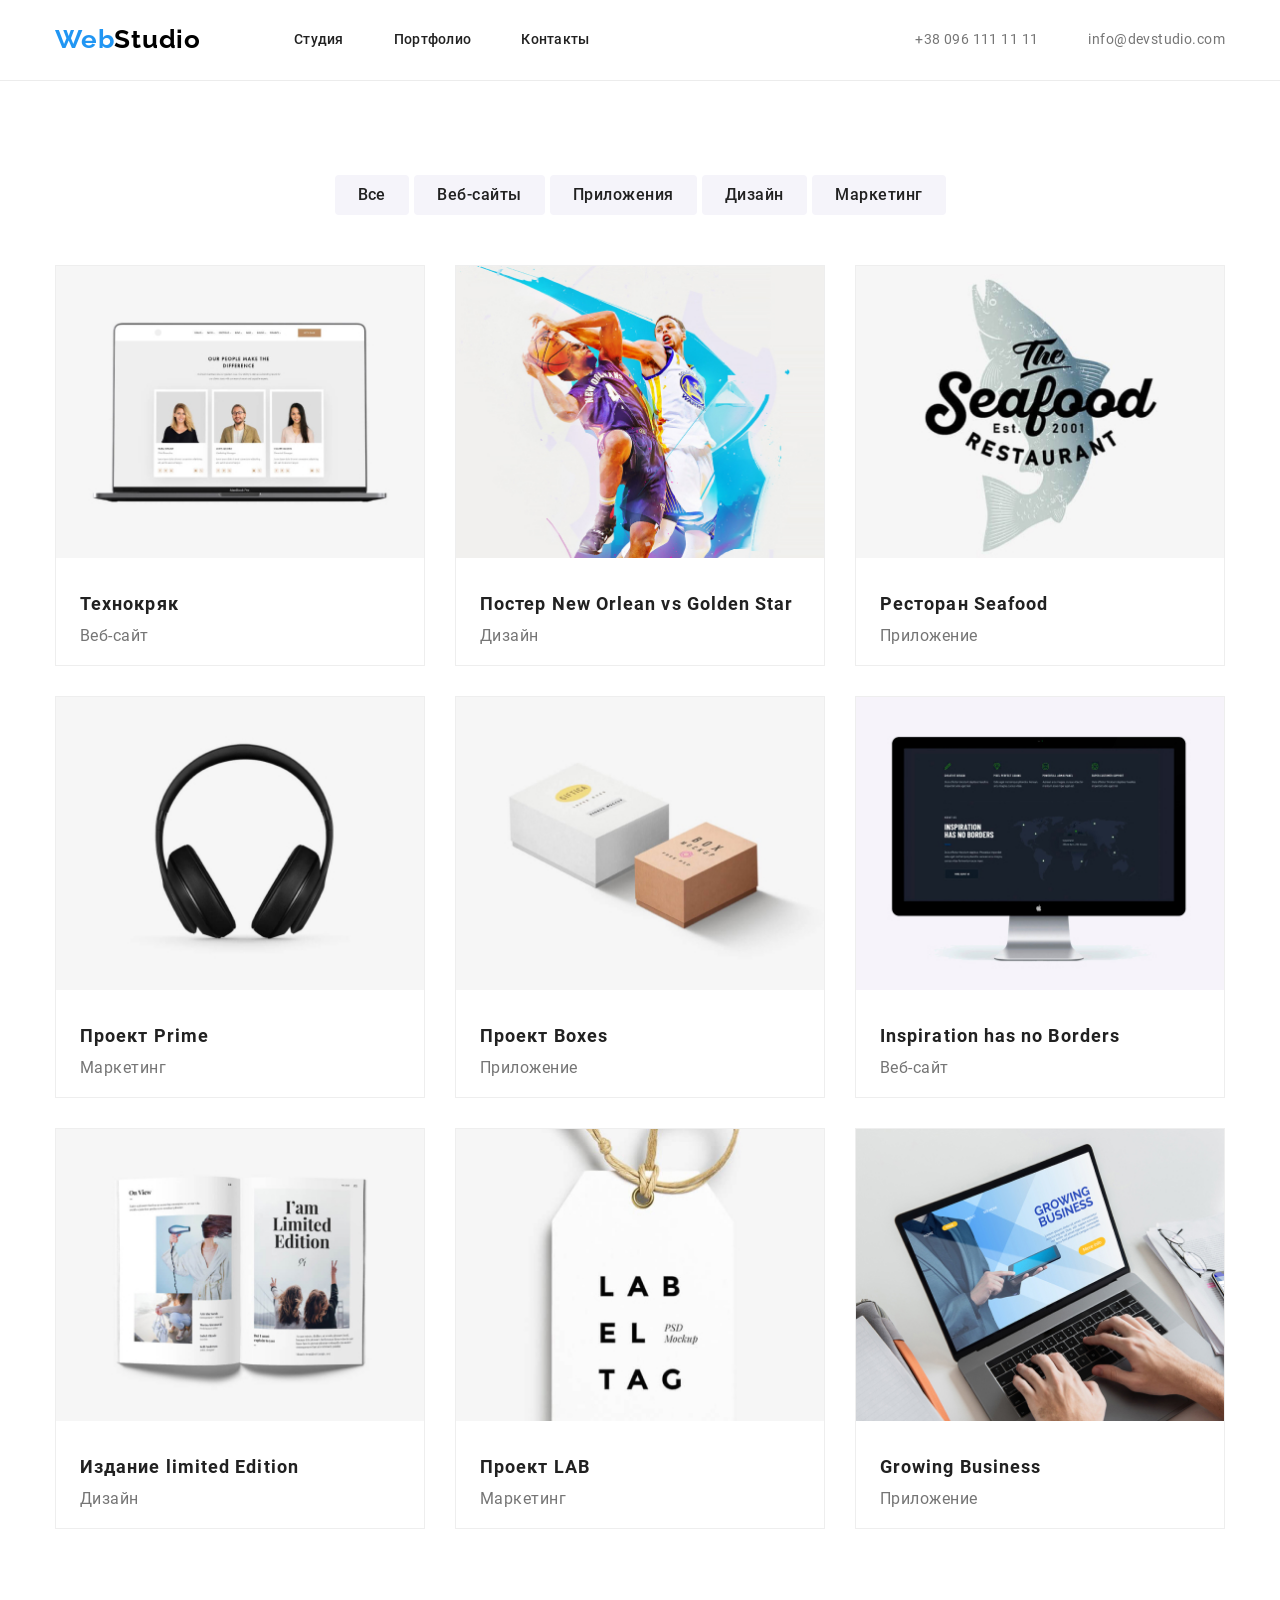
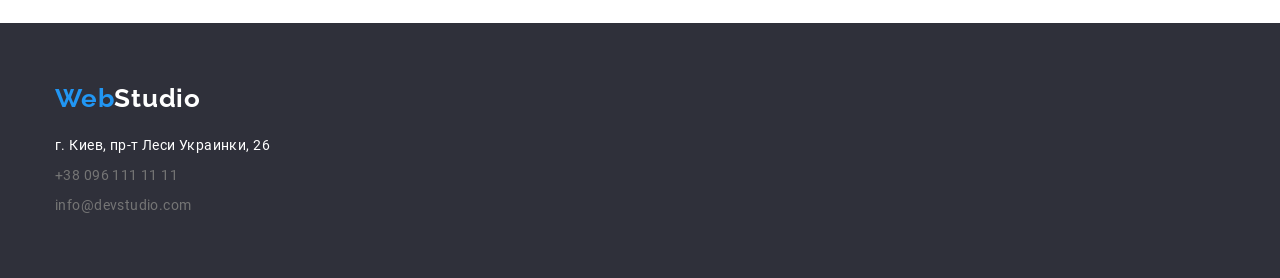
==== commit 00e0f527: "исправлены отступы, добаблены рамки исправлены отступы, добаблены рамки" ====
--- a/portfolio.html
+++ b/portfolio.html
@@ -51,7 +51,7 @@
                     <a href="" class="link">
                         <img src="./images/portfolio/tehnokrak.jpg" alt="Технокряк">
                         <h2 class="projects">Технокряк</h2>
-                        <p class="team-position">Веб-сайт</p>
+                        <p class="progect-position">Веб-сайт</p>
                     </a>
         
                 </li>
@@ -59,7 +59,7 @@
                     <a href="" class="link">
                         <img src="./images/portfolio/poster.jpg" alt="Постер">
                         <h2 class="projects">Постер New Orlean vs Golden Star</h2>
-                        <p class="team-position">Дизайн</p>
+                        <p class="progect-position">Дизайн</p>
                     </a>
         
                 </li>
@@ -67,7 +67,7 @@
                     <a href="" class="link">
                         <img src="./images/portfolio/restoran.jpg" alt="Ресторан">
                         <h2 class="projects">Ресторан Seafood</h2>
-                        <p class="team-position">Приложение</p>
+                        <p class="progect-position">Приложение</p>
                     </a>
         
                 </li>
@@ -75,7 +75,7 @@
                     <a href="" class="link">
                         <img src="./images/portfolio/prime.jpg" alt="Проект Прайм">
                         <h2 class="projects">Проект Prime</h2>
-                        <p class="team-position">Маркетинг</p>
+                        <p class="progect-position">Маркетинг</p>
                     </a>
         
                 </li>
@@ -83,7 +83,7 @@
                     <a href="" class="link">
                         <img src="./images/portfolio/boxes.jpg" alt="проект боксес">
                         <h2 class="projects">Проект Boxes</h2>
-                        <p class="team-position">Приложение</p>
+                        <p class="progect-position">Приложение</p>
                     </a>
         
                 </li>
@@ -91,7 +91,7 @@
                     <a href="" class="link">
                         <img src="./images/portfolio/inspiration.jpg" alt="Инсперейшн">
                         <h2 class="projects">Inspiration has no Borders</h2>
-                        <p class="team-position">Веб-сайт</p>
+                        <p class="progect-position">Веб-сайт</p>
                     </a>
         
                 </li>
@@ -99,7 +99,7 @@
                     <a href="" class="link">
                         <img src="./images/portfolio/izdanie.jpg" alt="Издание">
                         <h2 class="projects">Издание limited Edition</h2>
-                        <p class="team-position">Дизайн</p>
+                        <p class="progect-position">Дизайн</p>
                     </a>
         
                 </li>
@@ -107,7 +107,7 @@
                     <a href="" class="link">
                         <img src="./images/portfolio/lab.jpg" alt="Проект Лаб">
                         <h2 class="projects">Проект LAB</h2>
-                        <p class="team-position">Маркетинг</p>
+                        <p class="progect-position">Маркетинг</p>
                     </a>
         
                 </li>
@@ -115,7 +115,7 @@
                     <a href="" class="link">
                         <img src="./images/portfolio/business.jpg" alt="Растущий бизнес">
                         <h2 class="projects">Growing Business</h2>
-                        <p class="team-position">Приложение</p>
+                        <p class="progect-position">Приложение</p>
                     </a>
         
                 </li>
--- a/css/styles.css
+++ b/css/styles.css
@@ -117,6 +117,17 @@
   box-sizing: inherit;
 }
 
+.visually-hidden {
+  position: absolute !important;
+  clip: rect(1px 1px 1px 1px);
+  clip: rect(1px, 1px, 1px, 1px);
+  padding: 0 !important;
+  border: 0 !important;
+  height: 1px !important;
+  width: 1px !important;
+  overflow: hidden;
+}
+
 .container {
   width: 1200px;
   padding-left: 15px;
@@ -133,7 +144,8 @@
   margin-bottom: 94px;
   margin-left: auto;
   margin-right: auto;
-  background-color: violet;
+  /*
+  background-color: violet;*/
 }
 
 .list {
@@ -145,8 +157,10 @@
 .page-header {
   padding-top: 24px;
   padding-bottom: 25px;
-  background-color: yellowgreen;
-}
+  border-bottom: 1px solid #ececec;
+}
+/*background-color: yellowgreen;*/
+
 .site-nav {
   display: inline-flex;
 }
@@ -199,29 +213,49 @@
   margin-left: 30px;
   margin-top: 30px;
   flex-basis: calc(100% / 3 - 30px);
-}
-
+  background-color: var(--white-cl);
+  border: 1px solid #eeeeee;
+}
+.projects {
+  font-weight: 700;
+  font-size: 18px;
+  line-height: 2;
+  letter-spacing: 0.06em;
+  color: var(--title-cl);
+  margin-top: 20px;
+  margin-bottom: 4px;
+  padding-left: 24px;
+}
+.progect-position {
+  font-weight: 400;
+  font-size: 16px;
+  line-height: 1.1875;
+  letter-spacing: 0.03em;
+  color: var(--main-text-cl);
+  margin-bottom: 20px;
+  padding-left: 24px;
+}
 .features {
   display: flex;
   justify-content: space-between;
 }
 .features-box {
   width: 270px;
-  padding-right: ;
-}
+}
+
 .features-p {
   margin-bottom: 0;
 }
 
 .special {
-  padding-top: 47px;
+  padding-top: 86px;
   padding-bottom: 94px;
-  background-color: violet;
+  /*background-color: violet;*/
 }
 
 .exerciser {
   padding-bottom: 94px;
-  background-color: yellow;
+  /*background-color: yellow;*/
 }
 
 .logo {
@@ -352,8 +386,11 @@
   margin-top: -30px;
 }
 .team {
+  width: 1600px;
   padding-top: 94px;
   padding-bottom: 94px;
+  margin-left: auto;
+  margin-right: auto;
   background-color: var(--section-cl);
 }
 .item-title {
@@ -362,6 +399,7 @@
   line-height: 1.1875;
   letter-spacing: 0.03em;
   color: var(--title-cl);
+  margin-top: 30px;
   margin-bottom: 10px;
 }
 
@@ -371,13 +409,14 @@
   line-height: 1.1875;
   letter-spacing: 0.03em;
   color: var(--main-text-cl);
-  margin-bottom: 20px;
+  margin-bottom: 30px;
 }
 .team-item {
   flex-basis: calc(100% / 4 - 30px);
   margin-left: 30px;
   margin-top: 30px;
   text-align: center;
+  background-color: var(--white-cl);
 }
 
 .addres {
@@ -400,12 +439,3 @@
   padding-top: 60px;
   padding-bottom: 60px;
 }
-
-.projects {
-  font-weight: 700;
-  font-size: 18px;
-  line-height: 2;
-  letter-spacing: 0.06em;
-  color: var(--title-cl);
-  margin-bottom: 4px;
-}
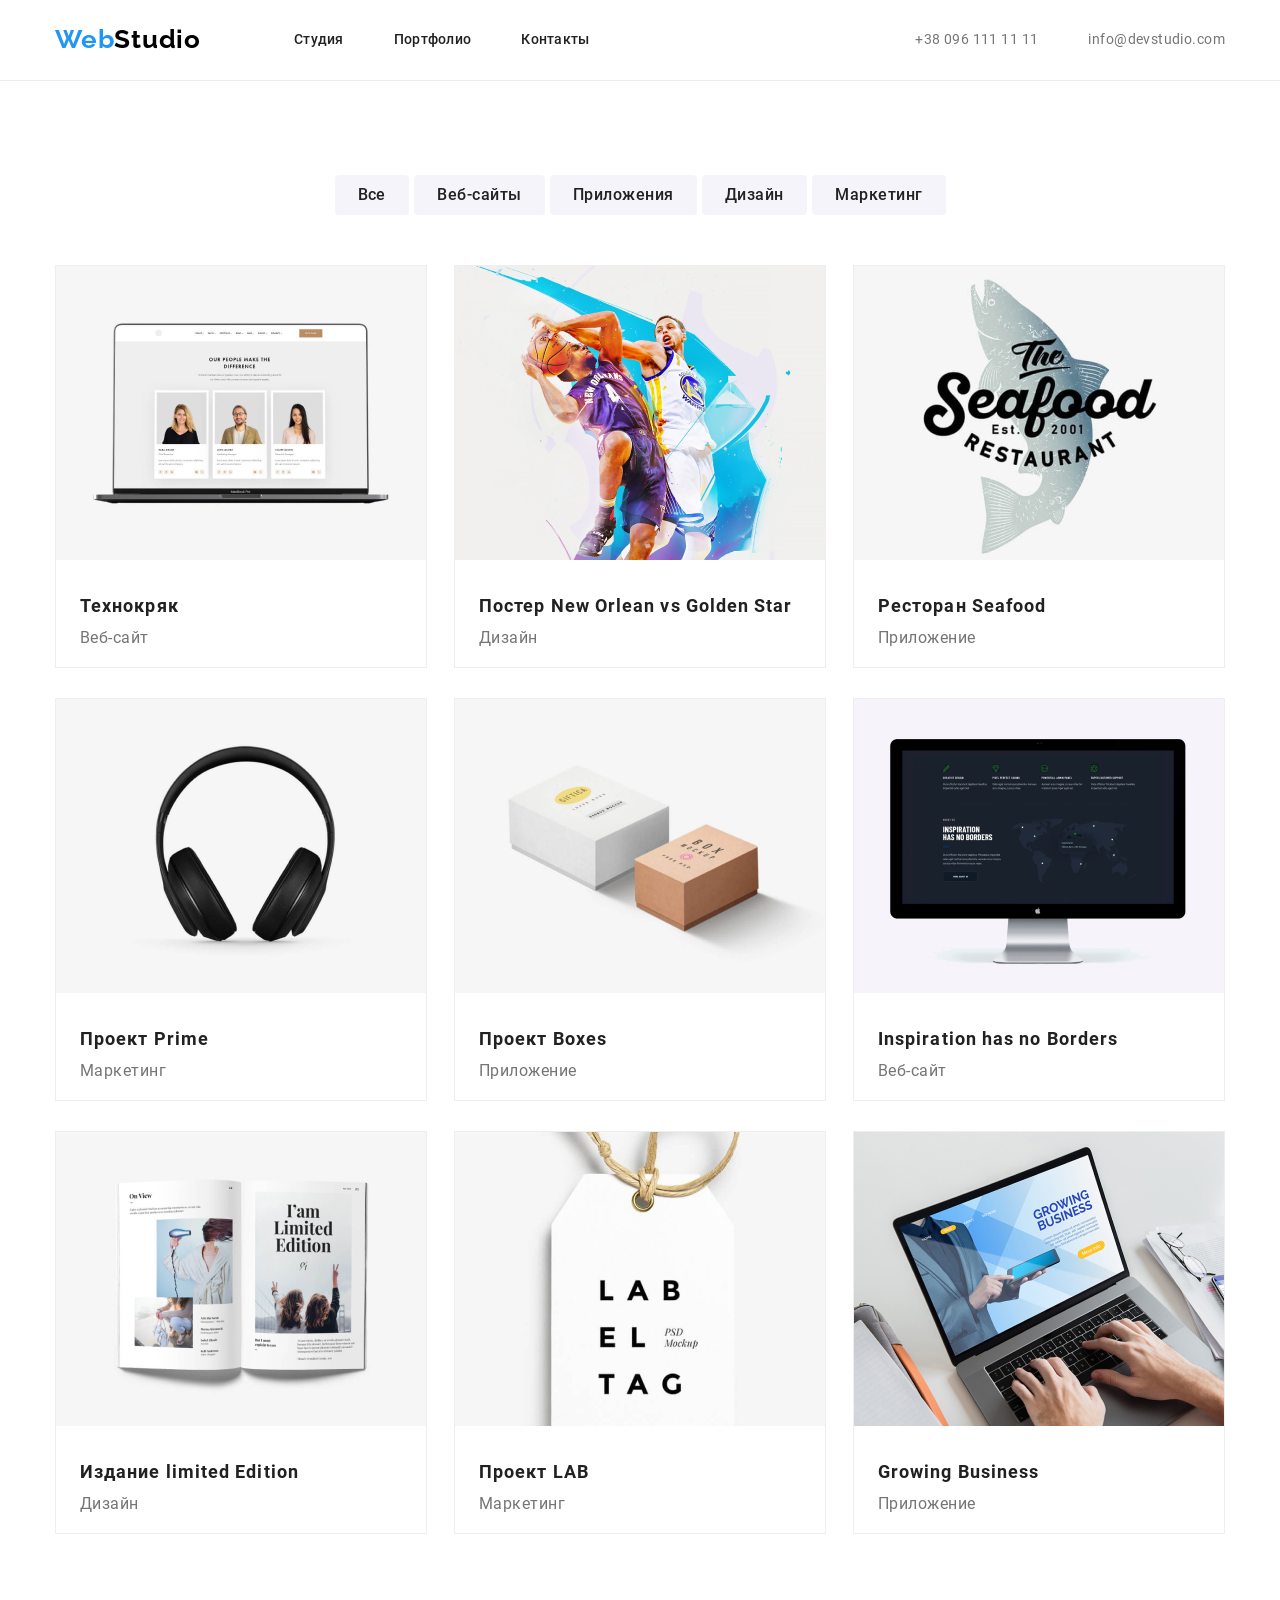
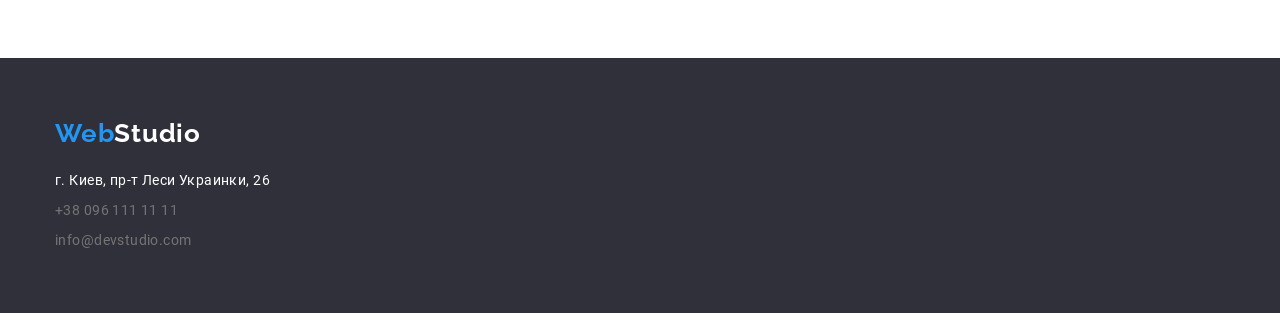
==== commit 7c439242: "глобальные теги убраны со стилей, flex-basis: calc - заменен h1, h2, h3, p {   margin-top: 0; -- при" ====
--- a/portfolio.html
+++ b/portfolio.html
@@ -45,11 +45,11 @@
         </div>
         
         <section>
-            <h1 hidden>Проекты</h1>
+            <h1 class="visually-hidden">Проекты</h1>
             <ul class="list progect-set">
                 <li class="progect-item">
                     <a href="" class="link">
-                        <img src="./images/portfolio/tehnokrak.jpg" alt="Технокряк">
+                        <img src="./images/portfolio/tehnokrak.jpg" alt="Технокряк" width=370>
                         <h2 class="projects">Технокряк</h2>
                         <p class="progect-position">Веб-сайт</p>
                     </a>
@@ -57,7 +57,7 @@
                 </li>
                 <li class="progect-item">
                     <a href="" class="link">
-                        <img src="./images/portfolio/poster.jpg" alt="Постер">
+                        <img src="./images/portfolio/poster.jpg" alt="Постер" width=370>
                         <h2 class="projects">Постер New Orlean vs Golden Star</h2>
                         <p class="progect-position">Дизайн</p>
                     </a>
@@ -65,7 +65,7 @@
                 </li>
                 <li class="progect-item">
                     <a href="" class="link">
-                        <img src="./images/portfolio/restoran.jpg" alt="Ресторан">
+                        <img src="./images/portfolio/restoran.jpg" alt="Ресторан" width=370>
                         <h2 class="projects">Ресторан Seafood</h2>
                         <p class="progect-position">Приложение</p>
                     </a>
@@ -73,7 +73,7 @@
                 </li>
                 <li class="progect-item">
                     <a href="" class="link">
-                        <img src="./images/portfolio/prime.jpg" alt="Проект Прайм">
+                        <img src="./images/portfolio/prime.jpg" alt="Проект Прайм" width=370>
                         <h2 class="projects">Проект Prime</h2>
                         <p class="progect-position">Маркетинг</p>
                     </a>
@@ -81,7 +81,7 @@
                 </li>
                 <li class="progect-item">
                     <a href="" class="link">
-                        <img src="./images/portfolio/boxes.jpg" alt="проект боксес">
+                        <img src="./images/portfolio/boxes.jpg" alt="проект боксес" width=370>
                         <h2 class="projects">Проект Boxes</h2>
                         <p class="progect-position">Приложение</p>
                     </a>
@@ -89,7 +89,7 @@
                 </li>
                 <li class="progect-item">
                     <a href="" class="link">
-                        <img src="./images/portfolio/inspiration.jpg" alt="Инсперейшн">
+                        <img src="./images/portfolio/inspiration.jpg" alt="Инсперейшн" width=370>
                         <h2 class="projects">Inspiration has no Borders</h2>
                         <p class="progect-position">Веб-сайт</p>
                     </a>
@@ -97,7 +97,7 @@
                 </li>
                 <li class="progect-item">
                     <a href="" class="link">
-                        <img src="./images/portfolio/izdanie.jpg" alt="Издание">
+                        <img src="./images/portfolio/izdanie.jpg" alt="Издание" width=370>
                         <h2 class="projects">Издание limited Edition</h2>
                         <p class="progect-position">Дизайн</p>
                     </a>
@@ -105,7 +105,7 @@
                 </li>
                 <li class="progect-item">
                     <a href="" class="link">
-                        <img src="./images/portfolio/lab.jpg" alt="Проект Лаб">
+                        <img src="./images/portfolio/lab.jpg" alt="Проект Лаб" width=370>
                         <h2 class="projects">Проект LAB</h2>
                         <p class="progect-position">Маркетинг</p>
                     </a>
@@ -113,7 +113,7 @@
                 </li>
                 <li class="progect-item">
                     <a href="" class="link">
-                        <img src="./images/portfolio/business.jpg" alt="Растущий бизнес">
+                        <img src="./images/portfolio/business.jpg" alt="Растущий бизнес" width=370>
                         <h2 class="projects">Growing Business</h2>
                         <p class="progect-position">Приложение</p>
                     </a>
--- a/css/styles.css
+++ b/css/styles.css
@@ -98,13 +98,6 @@
   margin: 0;
 }
 
-h1,
-h2,
-h3,
-p {
-  margin-top: 0;
-}
-
 img {
   display: inline-block;
   max-width: 100%;
@@ -205,14 +198,16 @@
 .progect-set {
   display: flex;
   flex-wrap: wrap;
-  margin-left: -30px;
-  margin-top: -30px;
+  justify-content: space-between;
+  /*margin-left: -30px;
+  margin-top: -30px;*/
 }
 
 .progect-item {
-  margin-left: 30px;
+  /*margin-left: 30px;
   margin-top: 30px;
-  flex-basis: calc(100% / 3 - 30px);
+  flex-basis: calc(100% / 3 - 30px);*/
+  margin-bottom: 30px;
   background-color: var(--white-cl);
   border: 1px solid #eeeeee;
 }
@@ -232,6 +227,7 @@
   line-height: 1.1875;
   letter-spacing: 0.03em;
   color: var(--main-text-cl);
+  margin-top: 0;
   margin-bottom: 20px;
   padding-left: 24px;
 }
@@ -244,6 +240,7 @@
 }
 
 .features-p {
+  margin-top: 0;
   margin-bottom: 0;
 }
 
@@ -302,6 +299,7 @@
   letter-spacing: 0.06em;
   text-transform: uppercase;
   color: var(--white-cl);
+  margin-top: 0;
   margin-bottom: 30px;
 }
 .hero-content {
@@ -339,6 +337,7 @@
   line-height: 1.167;
   text-align: center;
   color: var(--title-cl);
+  margin-top: 0;
   margin-bottom: 50px;
 }
 
@@ -349,6 +348,7 @@
   letter-spacing: 0.03em;
   text-transform: uppercase;
   color: var(--title-cl);
+  margin-top: 0;
   margin-bottom: 10px;
 }
 
@@ -382,8 +382,10 @@
 .team-list {
   display: flex;
   flex-wrap: wrap;
-  margin-left: -30px;
-  margin-top: -30px;
+  justify-content: space-between;
+
+  /*margin-left: -30px;
+  margin-top: -30px;*/
 }
 .team {
   width: 1600px;
@@ -409,12 +411,13 @@
   line-height: 1.1875;
   letter-spacing: 0.03em;
   color: var(--main-text-cl);
+  margin-top: 0;
   margin-bottom: 30px;
 }
 .team-item {
-  flex-basis: calc(100% / 4 - 30px);
+  /*flex-basis: calc(100% / 4 - 30px);
   margin-left: 30px;
-  margin-top: 30px;
+  margin-top: 30px;*/
   text-align: center;
   background-color: var(--white-cl);
 }
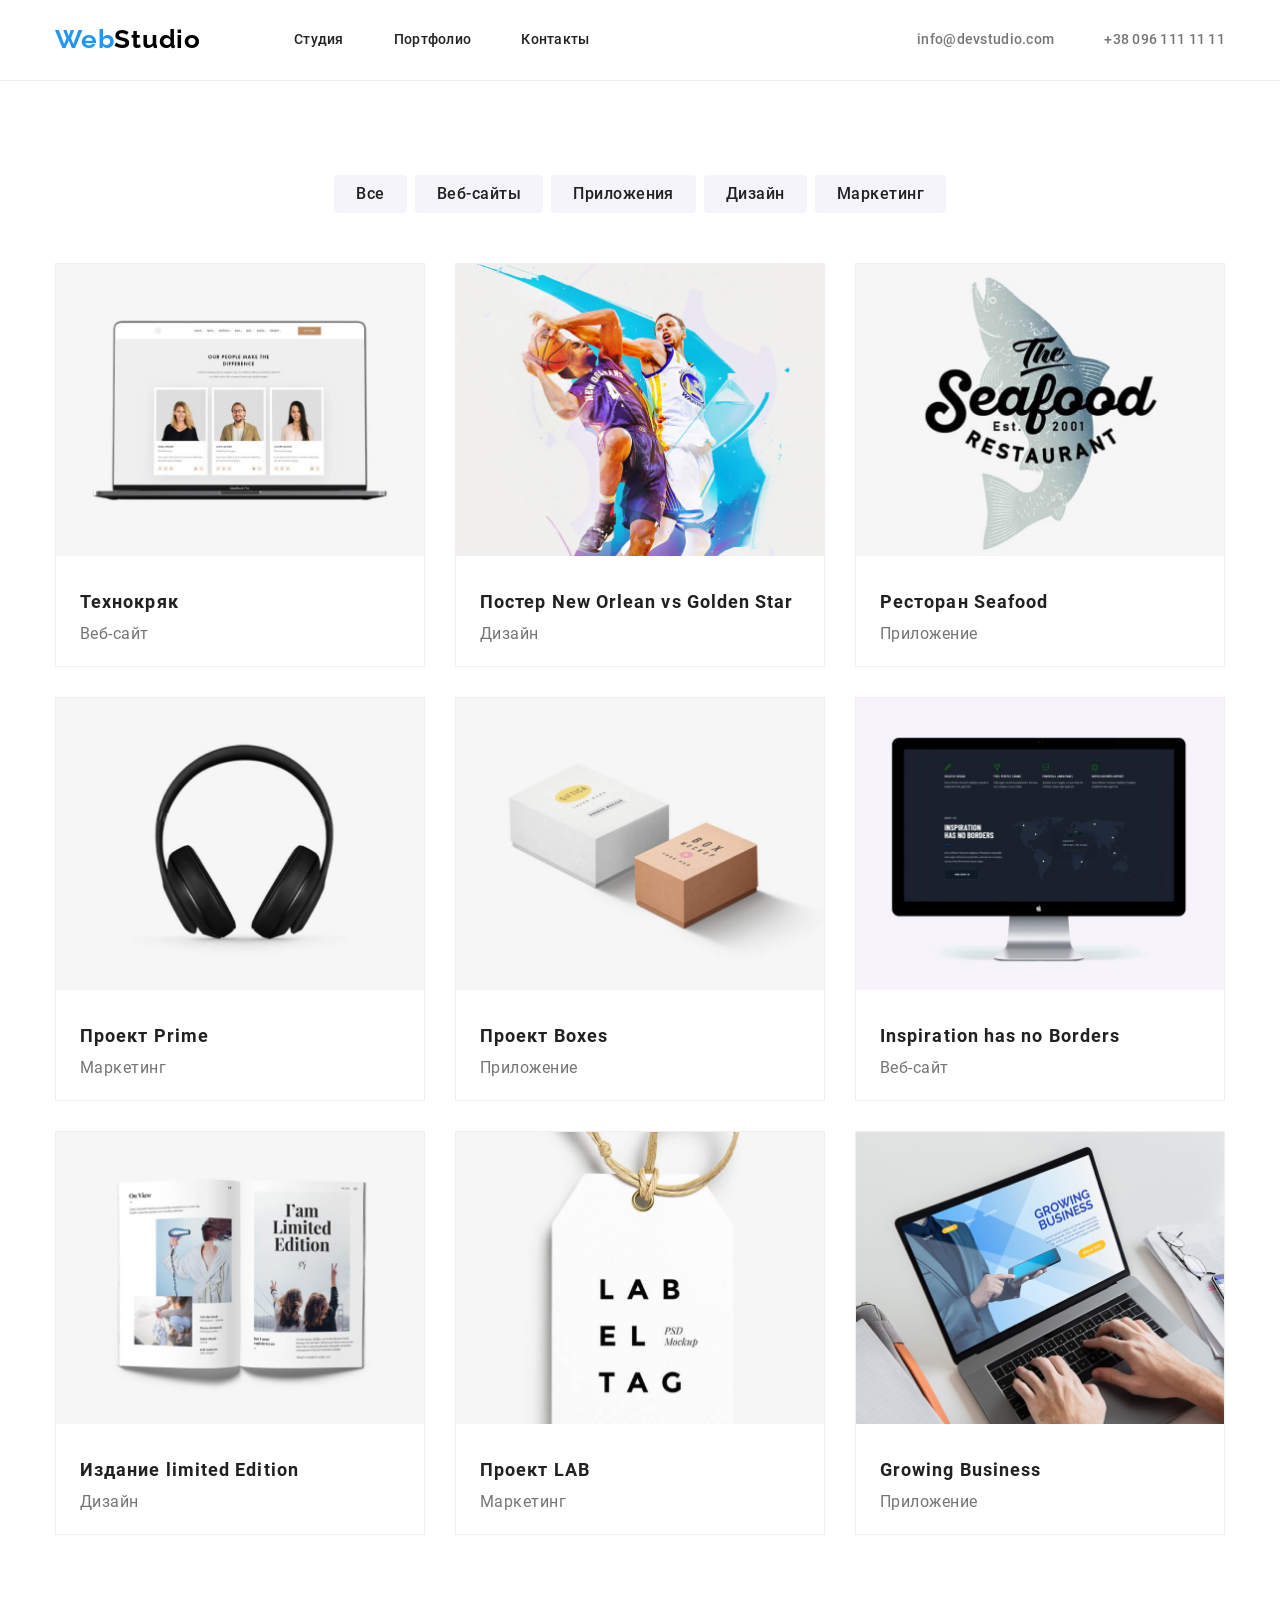
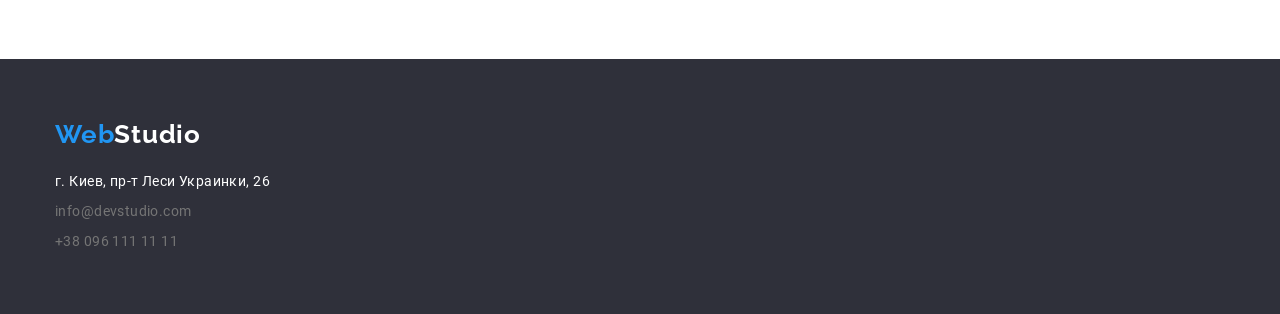
==== commit 0b0f330b: "исправлены шрифты, фон, размеры кнопок исправлены шрифты, фон, размеры кнопок" ====
--- a/portfolio.html
+++ b/portfolio.html
@@ -25,8 +25,8 @@
         </nav>
         
         <ul class="list auth-nav">
+            <li class="item"><a href="mailto:info@devstudio.com" class="link">info@devstudio.com</a></li>
             <li class="item"><a href="tel:+380961111111" class="link">+38 096 111 11 11</a></li>
-            <li class="item"><a href="mailto:info@devstudio.com" class="link">info@devstudio.com</a></li>
         </ul>        
     </div>
         
@@ -36,11 +36,11 @@
     <div class="progect-container">
         <div class="filtr">
             <ul class="list nav-progect">
-                <li><button class="btn-filtr" type="button">Все</button></li>
-                <li><button class="btn-filtr" type="button">Веб-сайты</button></li>
-                <li><button class="btn-filtr" type="button">Приложения</button></li>
-                <li><button class="btn-filtr" type="button">Дизайн</button></li>
-                <li><button class="btn-filtr" type="button">Маркетинг</button></li>
+                <li class="item"><button type="button" class="btn-filtr">Все</button></li>
+                <li class="item"><button class="btn-filtr" type="button">Веб-сайты</button></li>
+                <li class="item"><button class="btn-filtr" type="button">Приложения</button></li>
+                <li class="item"><button class="btn-filtr" type="button">Дизайн</button></li>
+                <li class="item"><button class="btn-filtr" type="button">Маркетинг</button></li>
             </ul>
         </div>
         
@@ -49,7 +49,7 @@
             <ul class="list progect-set">
                 <li class="progect-item">
                     <a href="" class="link">
-                        <img src="./images/portfolio/tehnokrak.jpg" alt="Технокряк" width=370>
+                        <img src="./images/portfolio/tehnokrak.jpg" alt="Технокряк" width="370">
                         <h2 class="projects">Технокряк</h2>
                         <p class="progect-position">Веб-сайт</p>
                     </a>
@@ -57,7 +57,7 @@
                 </li>
                 <li class="progect-item">
                     <a href="" class="link">
-                        <img src="./images/portfolio/poster.jpg" alt="Постер" width=370>
+                        <img src="./images/portfolio/poster.jpg" alt="Постер" width="370">
                         <h2 class="projects">Постер New Orlean vs Golden Star</h2>
                         <p class="progect-position">Дизайн</p>
                     </a>
@@ -65,7 +65,7 @@
                 </li>
                 <li class="progect-item">
                     <a href="" class="link">
-                        <img src="./images/portfolio/restoran.jpg" alt="Ресторан" width=370>
+                        <img src="./images/portfolio/restoran.jpg" alt="Ресторан" width="370">
                         <h2 class="projects">Ресторан Seafood</h2>
                         <p class="progect-position">Приложение</p>
                     </a>
@@ -73,7 +73,7 @@
                 </li>
                 <li class="progect-item">
                     <a href="" class="link">
-                        <img src="./images/portfolio/prime.jpg" alt="Проект Прайм" width=370>
+                        <img src="./images/portfolio/prime.jpg" alt="Проект Прайм" width="370">
                         <h2 class="projects">Проект Prime</h2>
                         <p class="progect-position">Маркетинг</p>
                     </a>
@@ -81,7 +81,7 @@
                 </li>
                 <li class="progect-item">
                     <a href="" class="link">
-                        <img src="./images/portfolio/boxes.jpg" alt="проект боксес" width=370>
+                        <img src="./images/portfolio/boxes.jpg" alt="проект боксес" width="370">
                         <h2 class="projects">Проект Boxes</h2>
                         <p class="progect-position">Приложение</p>
                     </a>
@@ -89,7 +89,7 @@
                 </li>
                 <li class="progect-item">
                     <a href="" class="link">
-                        <img src="./images/portfolio/inspiration.jpg" alt="Инсперейшн" width=370>
+                        <img src="./images/portfolio/inspiration.jpg" alt="Инсперейшн" width="370">
                         <h2 class="projects">Inspiration has no Borders</h2>
                         <p class="progect-position">Веб-сайт</p>
                     </a>
@@ -97,7 +97,7 @@
                 </li>
                 <li class="progect-item">
                     <a href="" class="link">
-                        <img src="./images/portfolio/izdanie.jpg" alt="Издание" width=370>
+                        <img src="./images/portfolio/izdanie.jpg" alt="Издание" width="370">
                         <h2 class="projects">Издание limited Edition</h2>
                         <p class="progect-position">Дизайн</p>
                     </a>
@@ -105,7 +105,7 @@
                 </li>
                 <li class="progect-item">
                     <a href="" class="link">
-                        <img src="./images/portfolio/lab.jpg" alt="Проект Лаб" width=370>
+                        <img src="./images/portfolio/lab.jpg" alt="Проект Лаб" width="370" >
                         <h2 class="projects">Проект LAB</h2>
                         <p class="progect-position">Маркетинг</p>
                     </a>
@@ -113,7 +113,7 @@
                 </li>
                 <li class="progect-item">
                     <a href="" class="link">
-                        <img src="./images/portfolio/business.jpg" alt="Растущий бизнес" width=370>
+                        <img src="./images/portfolio/business.jpg" alt="Растущий бизнес" width="370">
                         <h2 class="projects">Growing Business</h2>
                         <p class="progect-position">Приложение</p>
                     </a>
@@ -134,11 +134,13 @@
         <a href="./index.html" class="logo"> Web<span class="logofooter-studio">Studio</span></a>
         <address id="contacts">
             <ul class="list addres">
-                <li class="addres-item"><a href="https://goo.gl/maps/w4ZzttCR3XMQxua66" class="link addres-style" target="_blank"
-                        rel="noopener noreferer">г.
+                <li class="addres-item"><a href="https://goo.gl/maps/w4ZzttCR3XMQxua66" class="link addres-style"
+                        target="_blank" rel="noopener noreferer">г.
                         Киев, пр-т Леси Украинки, 26</a></li>
-                <li class="addres-item"><a href="tel:+380961111111" class="link">+38 096 111 11 11</a></li>
-                <li class="addres-item"><a href="mailto:info@devstudio.com" class="link">info@devstudio.com</a></li>
+                <li class="addres-item"><a href="mailto:info@devstudio.com"
+                        class="link addres-contact">info@devstudio.com</a></li>
+                <li class="addres-item"><a href="tel:+380961111111" class="link addres-contact">+38 096 111 11 11</a>
+                </li>
             </ul>
         </address>
     </div>
--- a/css/styles.css
+++ b/css/styles.css
@@ -156,6 +156,7 @@
 
 .site-nav {
   display: inline-flex;
+  width: 294px;
 }
 .site-nav .item:not(:last-child) {
   margin-right: 50px;
@@ -185,16 +186,24 @@
   letter-spacing: 0.02em;
 }
 .auth-nav {
+  font-weight: 500;
+  font-size: 14px;
+  line-height: 1.143;
+  letter-spacing: 0.02em;
+  color: var(--main-text-cl);
   display: flex;
 }
 .auth-nav .item:not(:last-child) {
   margin-right: 50px;
 }
 .nav-progect {
-  display: flex;
-  justify-content: space-between;
-  width: 611px;
-}
+  display: inline-flex;
+  /*justify-content: space-between;*/
+  min-width: 611px;
+  height: 54px;
+  padding-bottom: 16px;
+}
+
 .progect-set {
   display: flex;
   flex-wrap: wrap;
@@ -207,6 +216,8 @@
   /*margin-left: 30px;
   margin-top: 30px;
   flex-basis: calc(100% / 3 - 30px);*/
+  width: 370px;
+  height: 404px;
   margin-bottom: 30px;
   background-color: var(--white-cl);
   border: 1px solid #eeeeee;
@@ -309,19 +320,20 @@
 }
 .btn {
   font-family: inherit;
-  font-weight: 400;
+  font-weight: 700;
   font-size: 16px;
   line-height: 1.875;
   letter-spacing: 0.06em;
   text-align: center;
-  border-radius: 4px;
-  box-shadow: 0px 4px 4px rgba(0, 0, 0, 0.15);
   color: var(--white-cl);
   background-color: var(--accent-cl);
+  display: inline-block;
+  border-radius: 4px;
   padding: 10px 32px;
-  display: inline-block;
   min-width: 200px;
+  height: 50px;
   border: 1px solid transparent;
+  box-shadow: 0px 4px 4px rgba(0, 0, 0, 0.15);
 }
 
 .btn:hover,
@@ -361,23 +373,28 @@
   font-family: inherit;
   font-weight: 500;
   font-size: 16px;
-  line-height: 1.625;
-  letter-spacing: 0.03em;
+  line-height: 26px; /*1.625;*/
+  letter-spacing: 0.03em;
+  text-align: center;
   color: var(--title-cl);
   background-color: var(--section-cl);
   display: inline-block;
-  text-align: center;
   border-radius: 4px;
   padding: 6px 22px;
   min-width: 73px;
-  border: 1px solid transparent;
-  margin-bottom: 16px;
+  height: 38px;
+  border: 0px solid transparent;
+}
+.nav-progect .item:not(:last-child) {
+  margin-right: 8px;
 }
 
 .btn-filtr:hover,
 .btn-filtr:focus {
   color: var(--white-cl);
   background-color: var(--accent-cl);
+  box-shadow: 0px 3px 1px rgba(0, 0, 0, 0.1), 0px 1px 2px rgba(0, 0, 0, 0.08),
+    0px 2px 2px rgba(0, 0, 0, 0.12);
 }
 .team-list {
   display: flex;
@@ -389,10 +406,13 @@
 }
 .team {
   width: 1600px;
+  height: 648px;
   padding-top: 94px;
   padding-bottom: 94px;
   margin-left: auto;
   margin-right: auto;
+}
+.team-bg {
   background-color: var(--section-cl);
 }
 .item-title {
@@ -420,16 +440,18 @@
   margin-top: 30px;*/
   text-align: center;
   background-color: var(--white-cl);
+  max-height: 368px;
 }
 
 .addres {
   font-style: normal;
 }
-
 .addres-style {
   color: var(--white-cl);
 }
-
+.addres-contact {
+  color: var(--white-cl) 0.6;
+}
 .addres-item:not(:last-child) {
   margin-bottom: 6px;
 }
